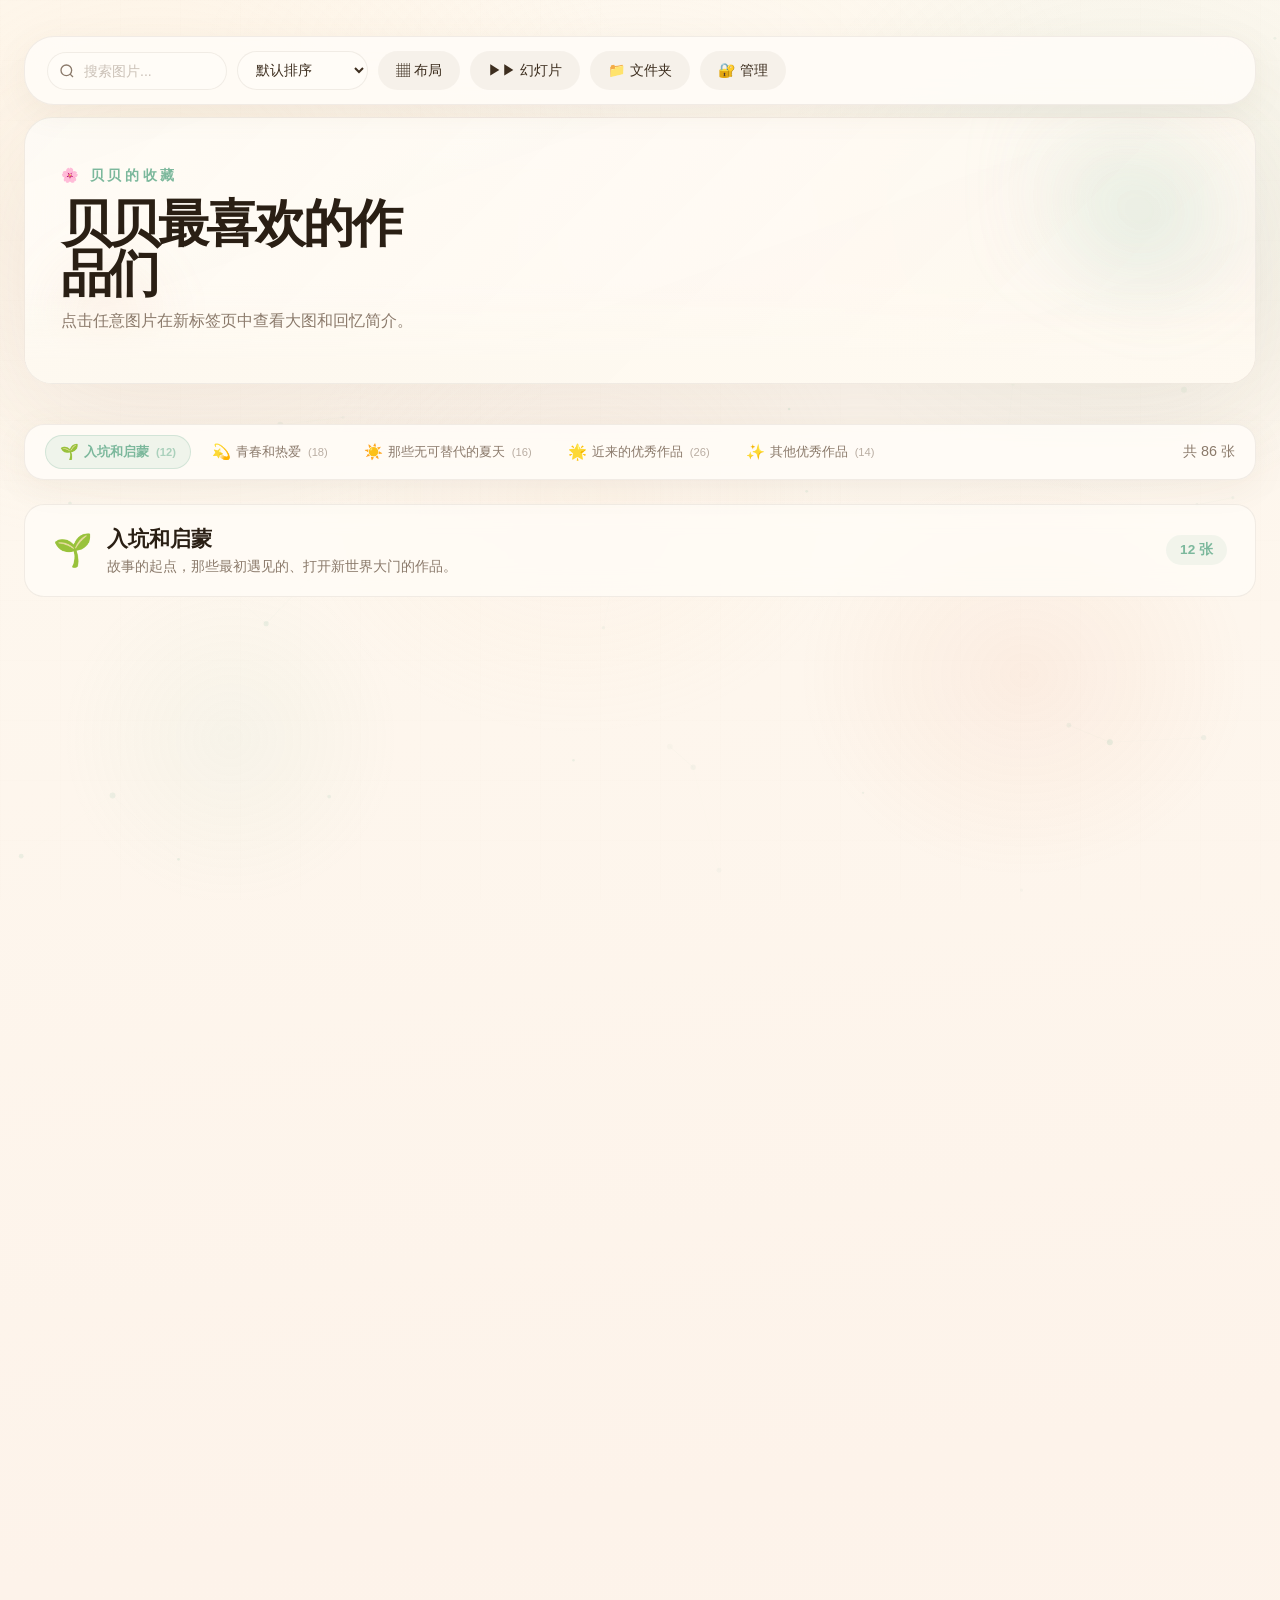
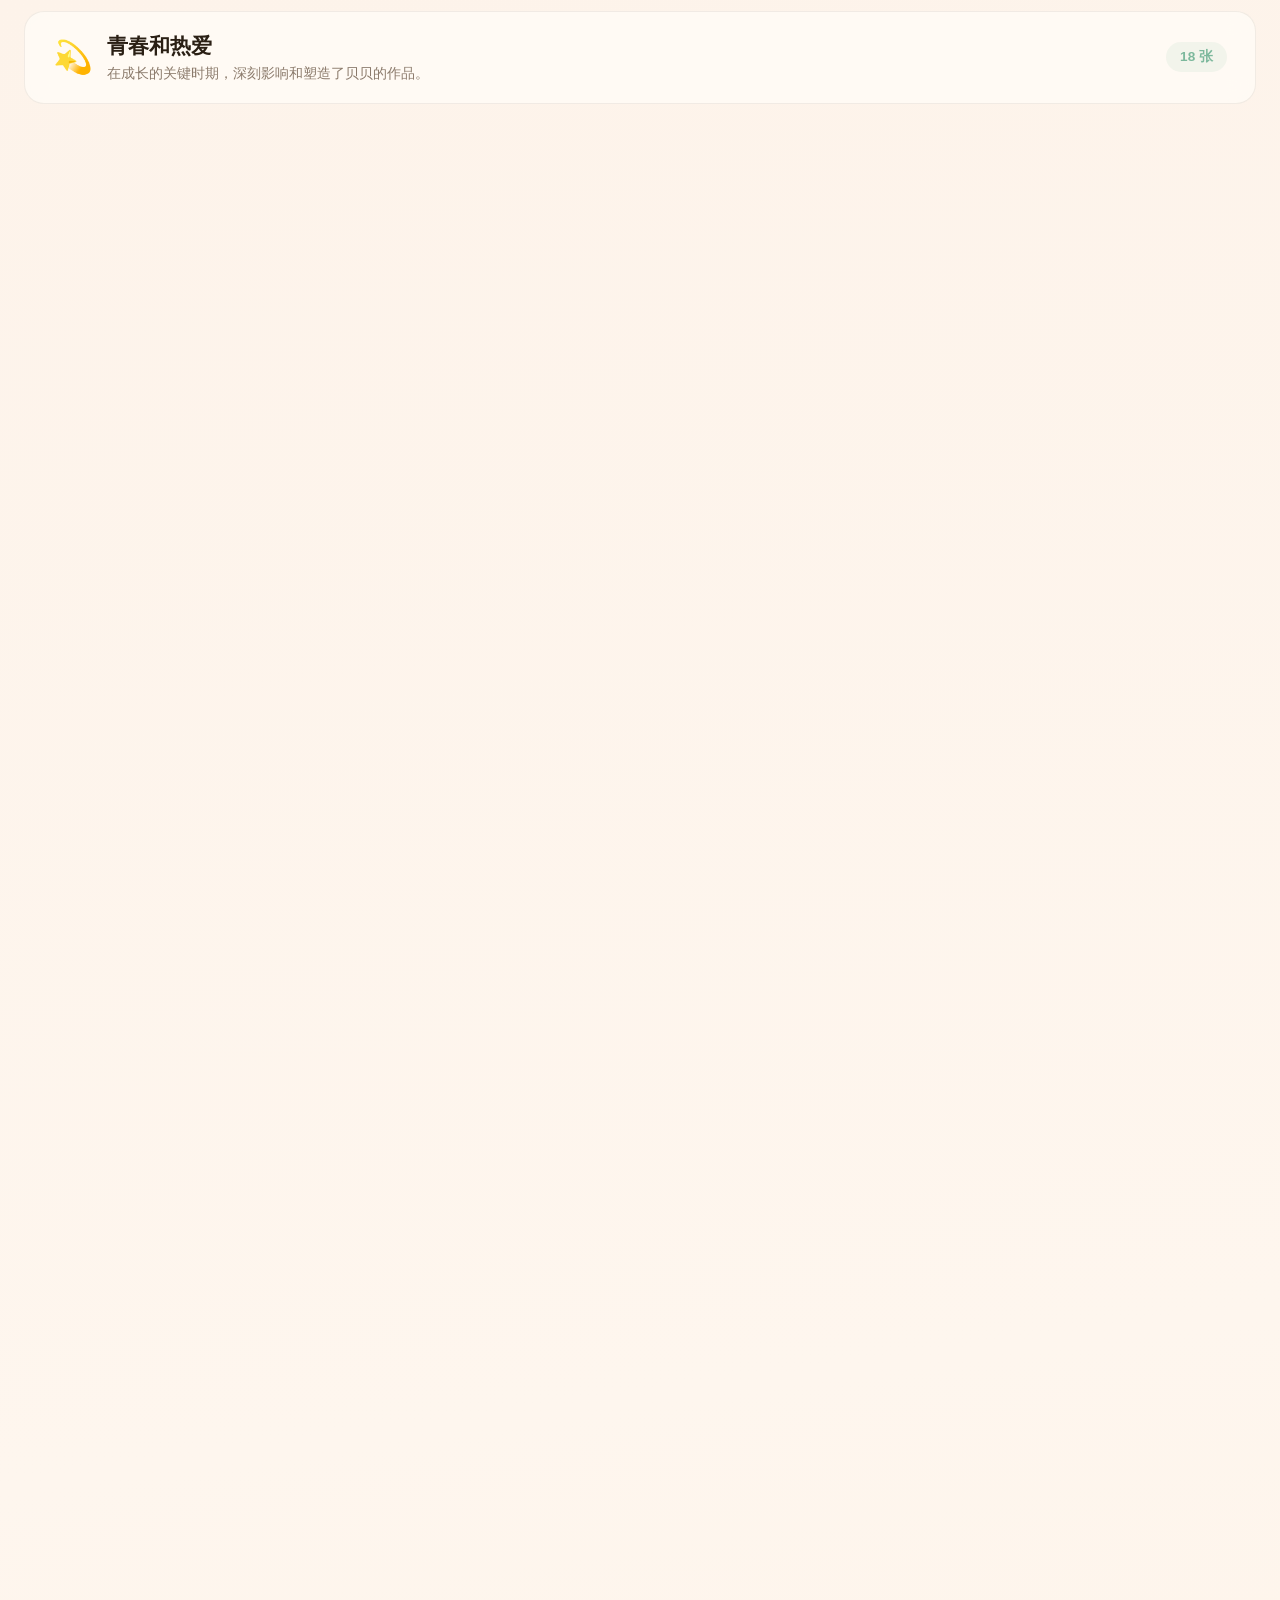
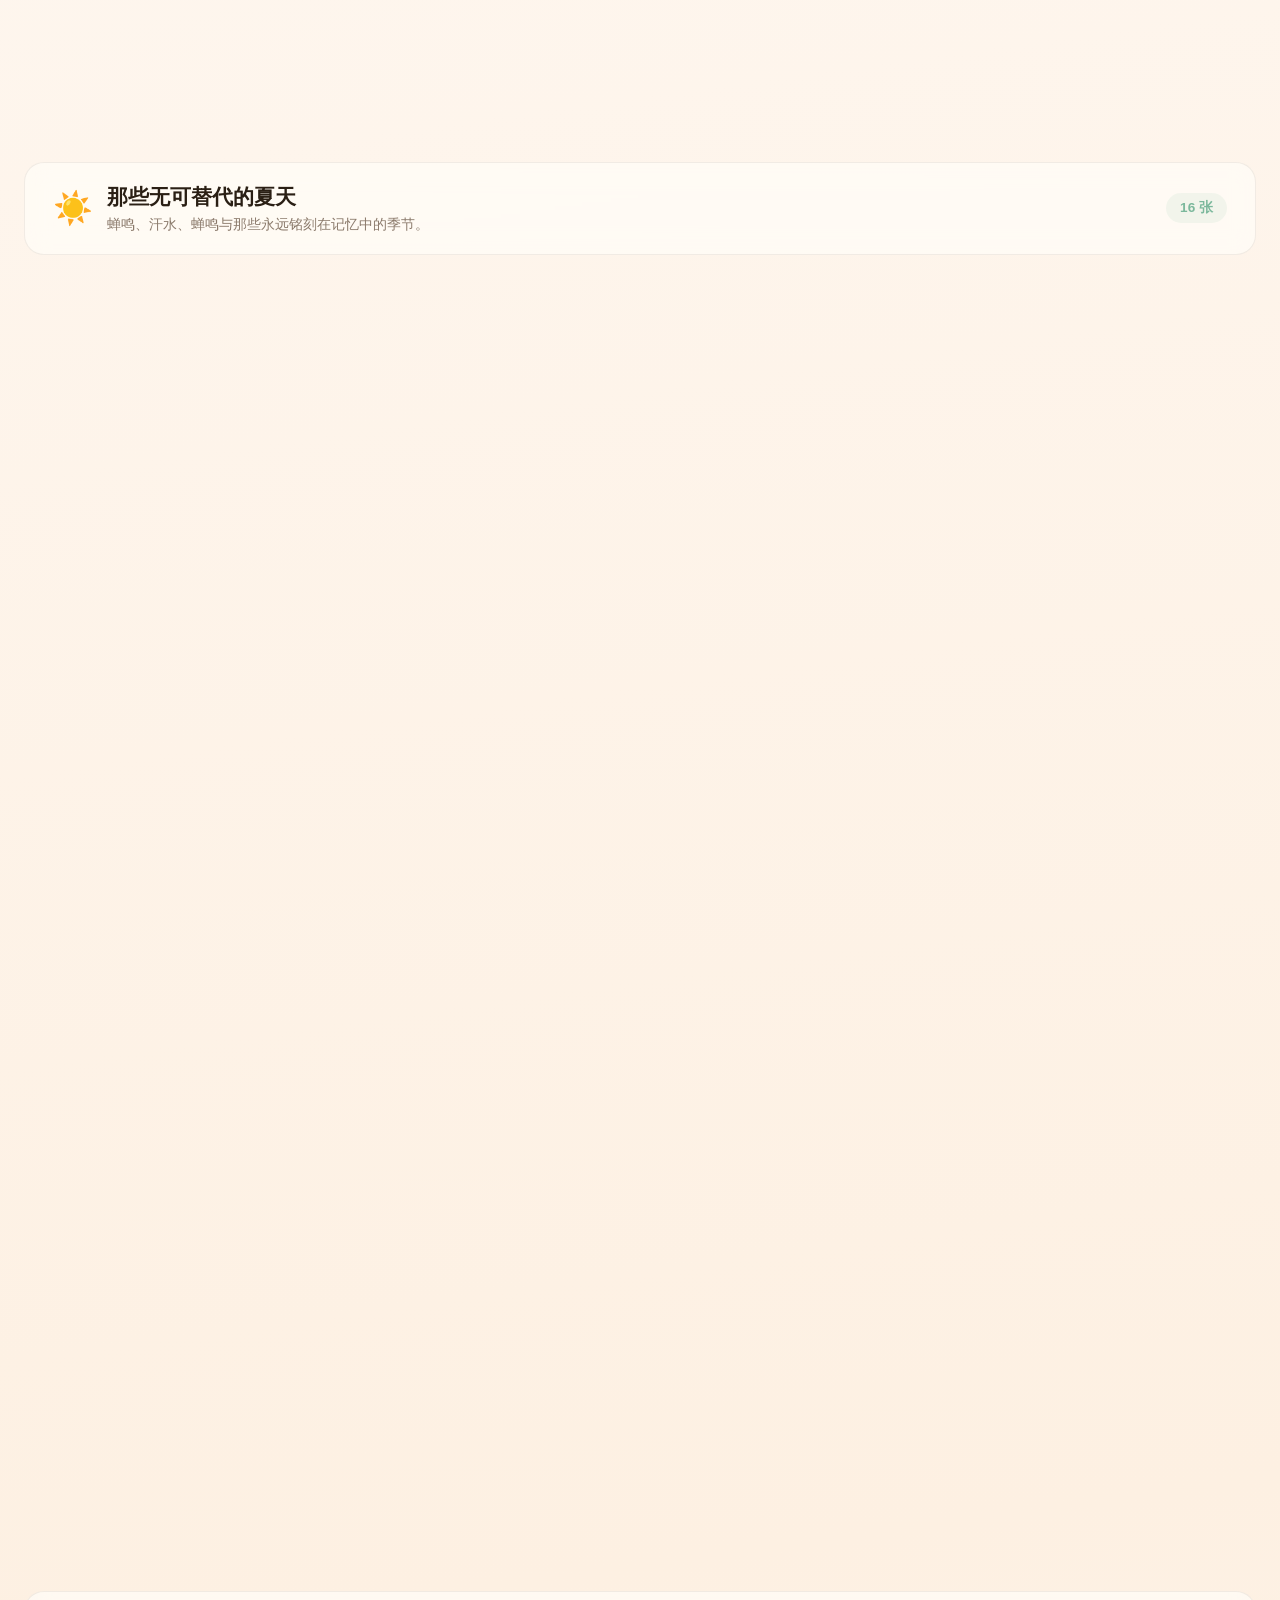
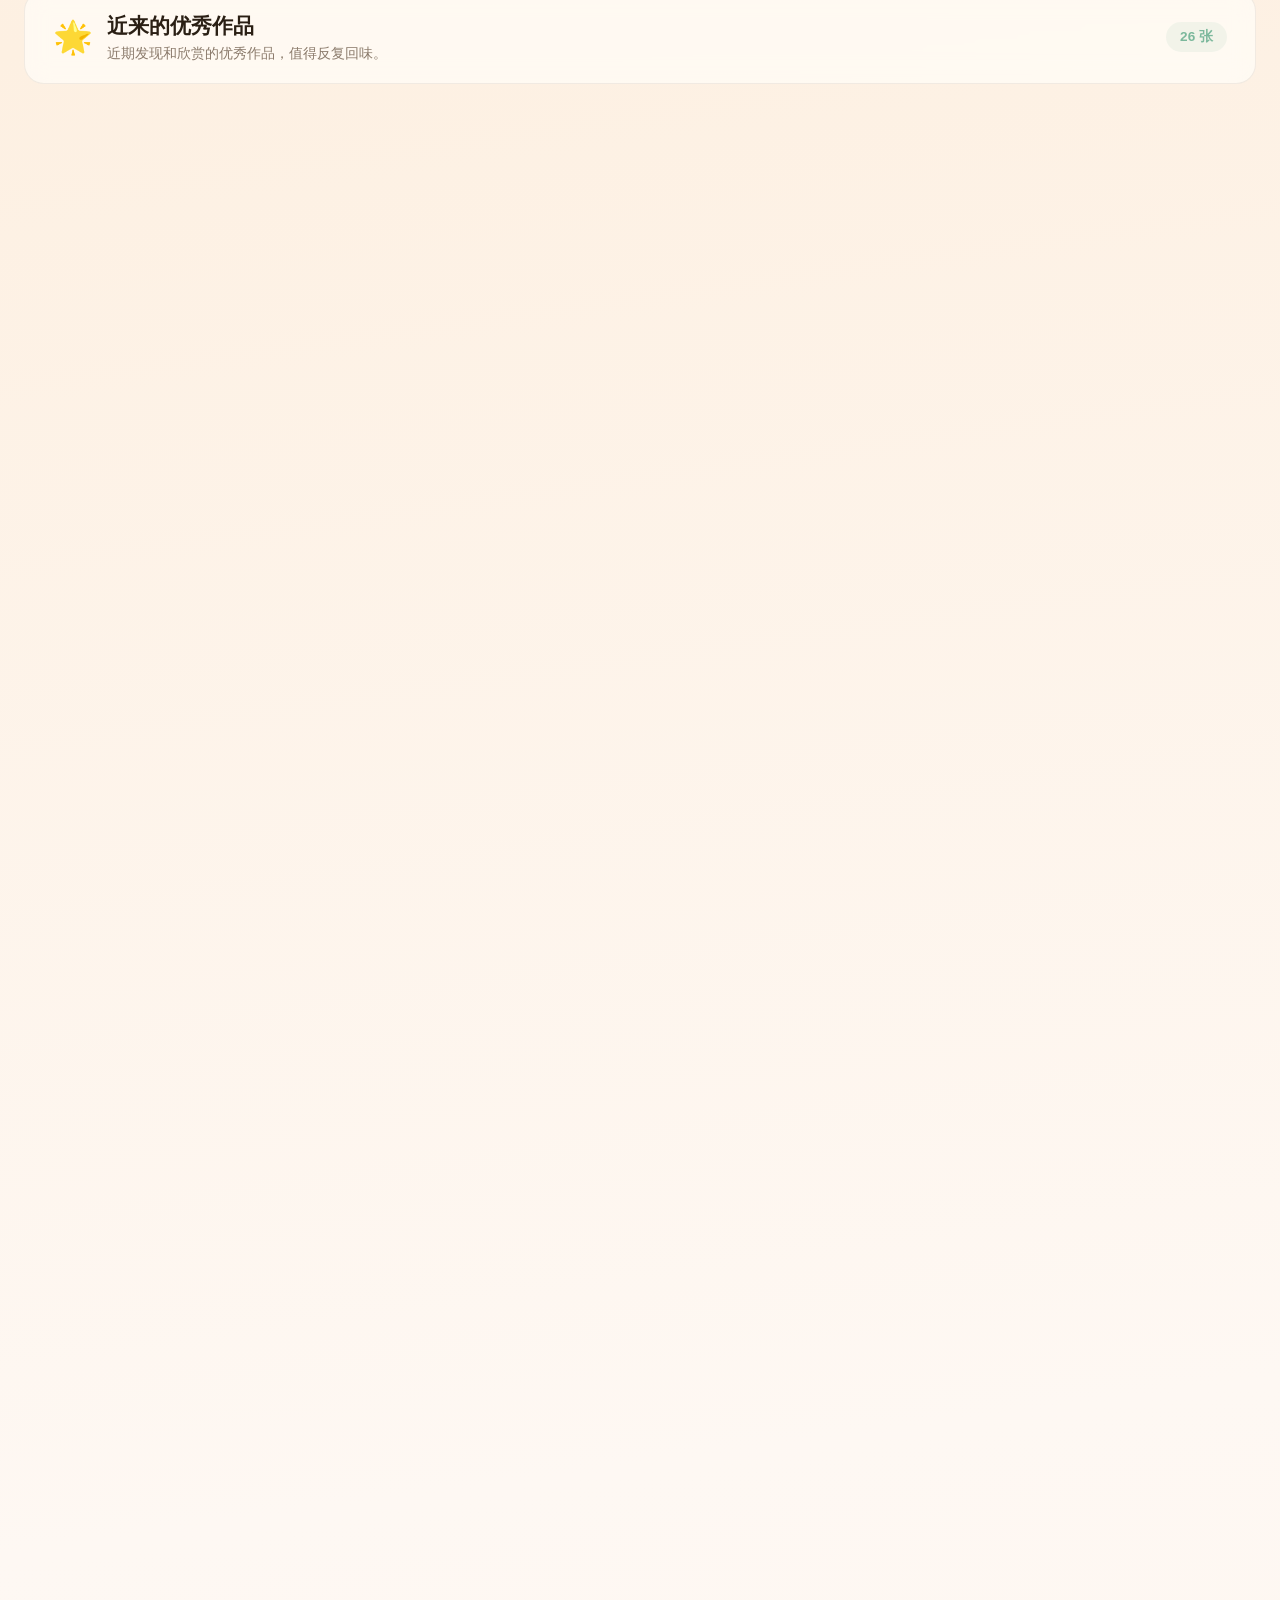
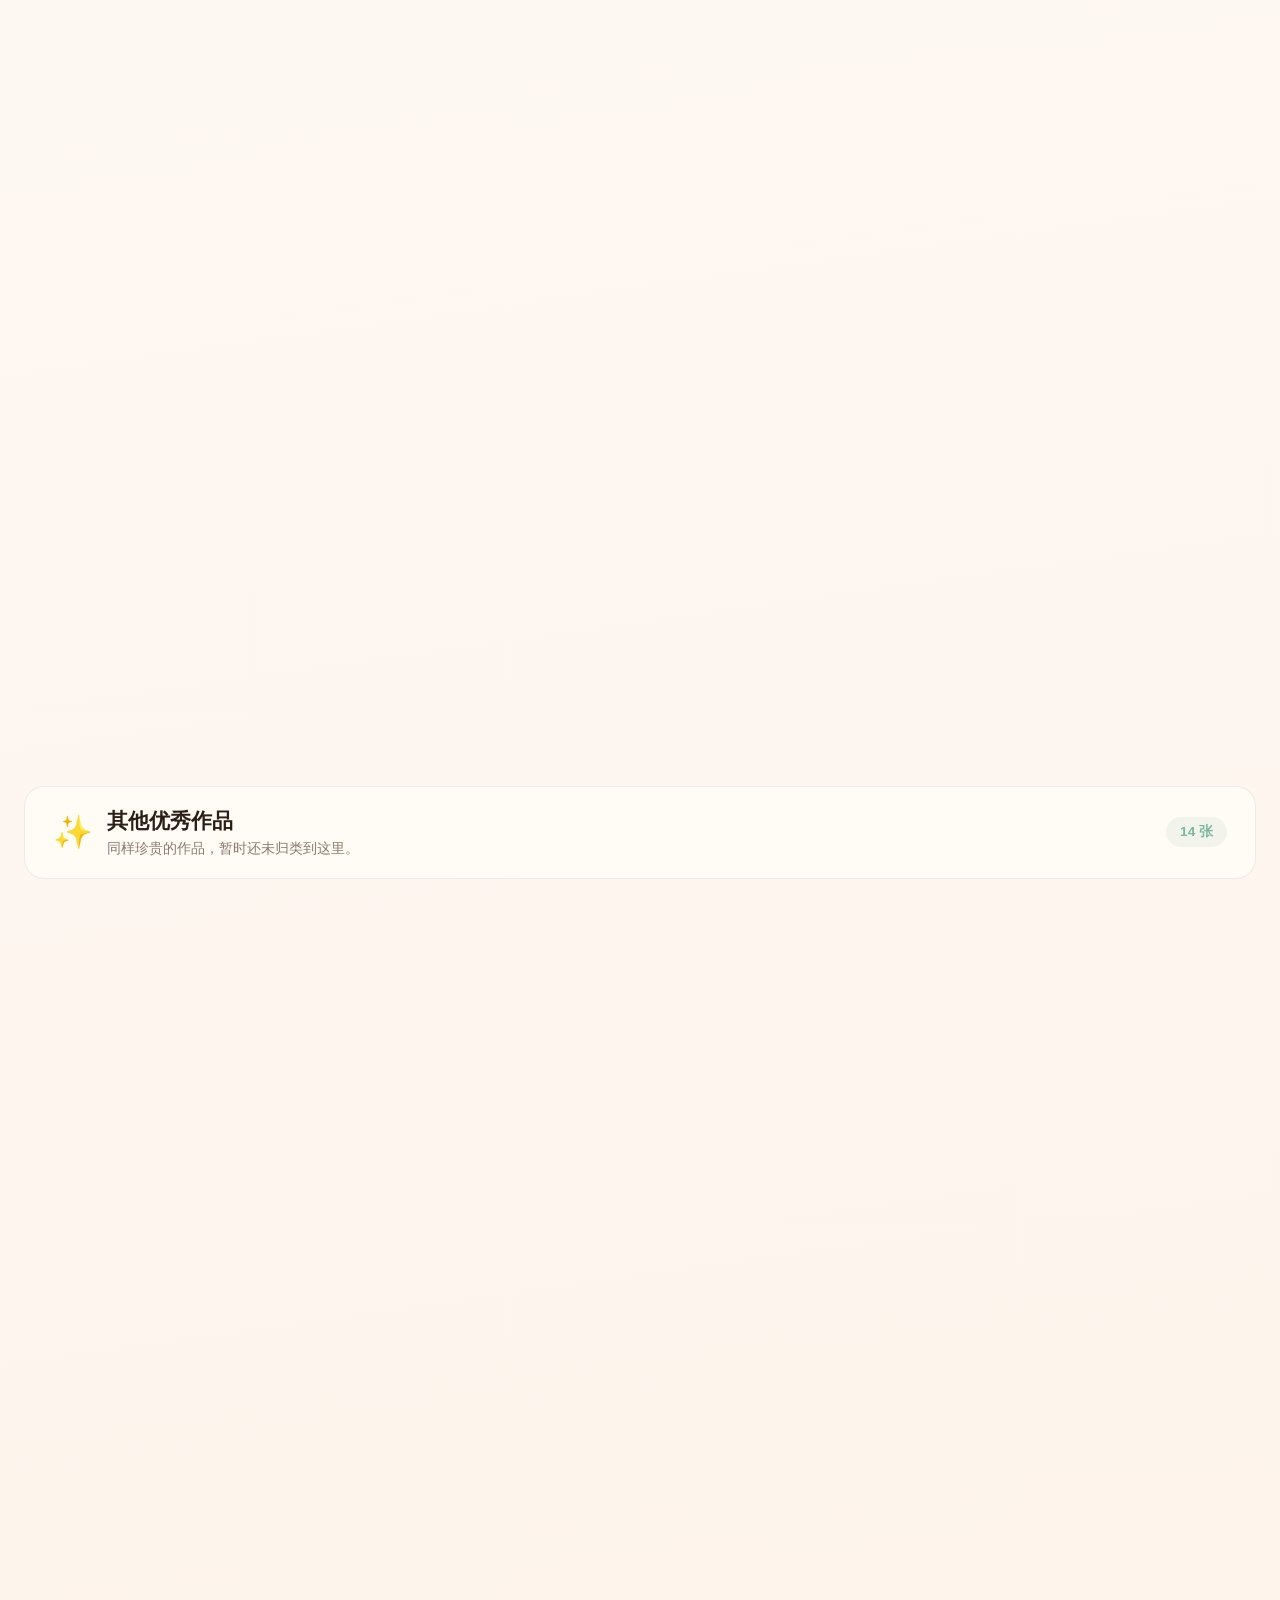
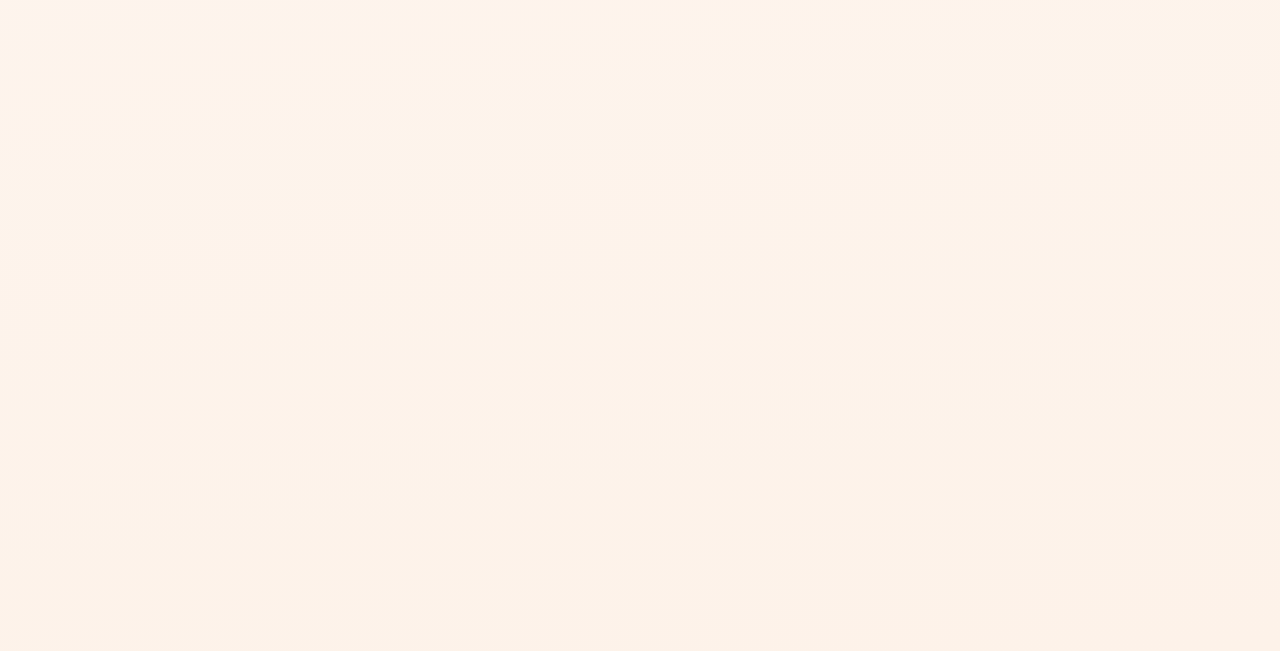
==== index.html @ 488cfcc5 "1.0" ====
<!DOCTYPE html>
<html lang="zh-CN">
<head>
  <meta charset="UTF-8">
  <meta name="viewport" content="width=device-width, initial-scale=1.0">
  <title>贝贝最喜欢的作品们</title>
  <meta name="description" content="贝贝的温暖收藏馆 - 每一张作品都有与我的故事">
  <link rel="stylesheet" href="styles.css">
</head>
<body>
  <div class="page-shell">
    <!-- 粒子背景画布 -->
    <canvas id="particleCanvas" class="particle-canvas"></canvas>
    <!-- 樱花飘落画布 -->
    <canvas id="sakuraCanvas" class="sakura-canvas"></canvas>

    <!-- 顶部工具栏 -->
    <div class="topbar">
      <div class="topbar-right">
        <div class="search-box">
          <svg class="search-icon" viewBox="0 0 24 24" fill="none" stroke="currentColor" stroke-width="2"><circle cx="11" cy="11" r="8"/><line x1="21" y1="21" x2="16.65" y2="16.65"/></svg>
          <input type="text" id="searchInput" class="search-input" placeholder="搜索图片..." autocomplete="off">
        </div>
        <select id="sortSelect" class="sort-select">
          <option value="default">默认排序</option>
          <option value="name-asc">名称 A → Z</option>
          <option value="name-desc">名称 Z → A</option>
          <option value="date-desc">日期 新 → 旧</option>
          <option value="date-asc">日期 旧 → 新</option>
        </select>
        <button id="layoutToggle" class="btn btn-secondary" title="切换布局">▦ 布局</button>
        <button id="slideshowButton" class="btn btn-secondary" title="幻灯片播放">▶▶ 幻灯片</button>
        <button id="folderButton" class="btn btn-secondary" title="选择图片文件夹">📁 文件夹</button>
        <button id="adminEntryBtn" class="btn btn-secondary" title="管理员登录">🔐 管理</button>
      </div>
    </div>

    <!-- 管理浮动栏（登入后显示） -->
    <div id="adminBar" class="admin-bar" style="display:none;">
      <div class="admin-bar-left">
        <span class="admin-bar-badge">🛡️ 管理模式</span>
        <span id="adminBarUser" class="admin-bar-user"></span>
      </div>
      <div class="admin-bar-center" id="adminMusicControls" style="display:none;">
        <button id="adminMusicPlayBtn" class="btn btn-sm" title="播放/暂停背景音乐">▶</button>
        <select id="adminMusicSelect" class="admin-music-select" title="选择背景音乐"></select>
        <input type="range" id="adminMusicVolume" class="admin-volume-slider" min="0" max="100" value="45" title="音量">
        <span id="adminMusicTrackInfo" class="admin-music-track-info">🎵 HOYO-MiX - I'm back, Kiana</span>
      </div>
      <div class="admin-bar-right">
        <span id="syncStatusBadge" class="sync-status-badge" style="display:none;" title="GitHub 同步状态"></span>
        <button id="adminSyncNowBtn" class="btn btn-secondary" title="立即同步到 GitHub" style="display:none;">🔄 同步</button>
        <button id="adminMusicMgmtBtn" class="btn btn-secondary" title="管理背景音乐">🎵 音乐管理</button>
        <button id="adminAddBtn" class="btn admin-add-btn" title="添加新作品">➕ 添加作品</button>
        <button id="adminLogoutBtn" class="btn btn-secondary" title="退出管理">🚪 退出</button>
      </div>
    </div>

    <!-- Hero -->
    <header class="hero-panel">
      <div class="hero-copy">
        <p class="eyebrow">🌸 贝贝的收藏</p>
        <h1>贝贝最喜欢的作品们</h1>
        <p class="hero-subtitle">点击任意图片在新标签页中查看大图和回忆简介。</p>
      </div>
      <div class="hero-wave"></div>
    </header>

    <!-- 分类导航栏 -->
    <nav class="category-nav" id="categoryNav">
      <ul class="category-nav-list" id="categoryNavList"></ul>
      <span id="imageCount" class="image-count"></span>
    </nav>

    <!-- 画廊主体 -->
    <main>
      <section class="gallery-section" id="gallerySection">
        <div id="galleryContainer"></div>
        <div id="emptyState" class="empty-state" style="display:none;">
          <p>没有找到匹配的图片，试试其他关键词吧 ✨</p>
        </div>
      </section>
    </main>
  </div>

  <!-- ===== 管理员登录弹窗 ===== -->
  <div id="loginModal" class="modal-overlay" aria-hidden="true">
    <div class="modal-panel modal-login">
      <button class="modal-close" id="loginModalClose" aria-label="关闭登录弹窗">✕</button>
      <div class="modal-icon">🔐</div>
      <h3 class="modal-title">管理员登录</h3>
      <p class="modal-desc">请输入管理员账号和密码以进入管理模式。</p>
      <form id="loginForm" class="modal-form" autocomplete="off">
        <label class="form-label">
          <span>账号</span>
          <input type="text" id="loginUsername" class="form-input" placeholder="请输入账号" autocomplete="off" maxlength="64">
        </label>
        <label class="form-label">
          <span>密码</span>
          <input type="password" id="loginPassword" class="form-input" placeholder="请输入密码" autocomplete="off" maxlength="128">
        </label>
        <p id="loginError" class="form-error" style="display:none;"></p>
        <button type="submit" class="btn form-submit">登 录</button>
      </form>
    </div>
  </div>

  <!-- ===== 编辑作品弹窗 ===== -->
  <div id="editModal" class="modal-overlay" aria-hidden="true">
    <div class="modal-panel modal-edit">
      <button class="modal-close" id="editModalClose" aria-label="关闭编辑弹窗">✕</button>
      <div class="modal-icon">✏️</div>
      <h3 class="modal-title">编辑作品信息</h3>
      <form id="editForm" class="modal-form">
        <input type="hidden" id="editFilename">
        <label class="form-label">
          <span>作品名称</span>
          <input type="text" id="editTitle" class="form-input" placeholder="输入作品名称" maxlength="200">
        </label>
        <label class="form-label">
          <span>回忆简介</span>
          <textarea id="editNote" class="form-textarea" rows="5" placeholder="写下你与这个作品的回忆..." maxlength="5000"></textarea>
        </label>
        <label class="form-label">
          <span>所属分类</span>
          <select id="editCategory" class="form-select"></select>
        </label>
        <p id="editSuccess" class="form-success" style="display:none;">✅ 已保存</p>
        <div class="form-actions">
          <button type="button" id="editDeleteBtn" class="btn form-delete-btn">🗑 删除此作品</button>
          <button type="submit" class="btn form-submit">💾 保存</button>
        </div>
      </form>
    </div>
  </div>

  <!-- ===== 添加作品弹窗 ===== -->
  <div id="addModal" class="modal-overlay" aria-hidden="true">
    <div class="modal-panel modal-add">
      <button class="modal-close" id="addModalClose" aria-label="关闭添加弹窗">✕</button>
      <div class="modal-icon">➕</div>
      <h3 class="modal-title">添加新作品</h3>
      <form id="addForm" class="modal-form">
        <label class="form-label">
          <span>选择图片文件</span>
          <input type="file" id="addImageFile" class="form-file" accept="image/*">
        </label>
        <label class="form-label">
          <span>或输入已存在的文件名</span>
          <input type="text" id="addFilename" class="form-input" placeholder="例如：20260605_151943.jpg" maxlength="512">
        </label>
        <label class="form-label">
          <span>作品名称</span>
          <input type="text" id="addTitle" class="form-input" placeholder="输入作品名称" maxlength="200">
        </label>
        <label class="form-label">
          <span>回忆简介</span>
          <textarea id="addNote" class="form-textarea" rows="4" placeholder="写下你与这个作品的回忆..." maxlength="5000"></textarea>
        </label>
        <label class="form-label">
          <span>所属分类</span>
          <select id="addCategory" class="form-select"></select>
        </label>
        <p id="addError" class="form-error" style="display:none;"></p>
        <p id="addSuccess" class="form-success" style="display:none;"></p>
        <button type="submit" class="btn form-submit">✅ 添加作品</button>
      </form>
    </div>
  </div>

  <!-- ===== 删除确认弹窗 ===== -->
  <div id="deleteConfirmModal" class="modal-overlay" aria-hidden="true">
    <div class="modal-panel modal-confirm">
      <div class="modal-icon">⚠️</div>
      <h3 class="modal-title">确认删除</h3>
      <p id="deleteConfirmText" class="modal-desc"></p>
      <div class="form-actions">
        <button id="deleteCancelBtn" class="btn btn-secondary">取消</button>
        <button id="deleteConfirmBtn" class="btn form-delete-btn">确认删除</button>
      </div>
    </div>
  </div>

  <!-- ===== 音乐管理弹窗 ===== -->
  <div id="musicMgmtModal" class="modal-overlay" aria-hidden="true">
    <div class="modal-panel modal-music">
      <button class="modal-close" id="musicMgmtClose" aria-label="关闭音乐管理">✕</button>
      <div class="modal-icon">🎵</div>
      <h3 class="modal-title">背景音乐管理</h3>
      <p class="modal-desc">添加或移除背景音乐曲目，支持 mp3 / flac / wav / ogg 格式。</p>

      <!-- 添加区域 -->
      <div class="music-mgmt-add-row">
        <input type="file" id="musicFileInput" class="form-file music-file-input" accept="audio/mp3,audio/mpeg,audio/flac,audio/wav,audio/ogg,audio/x-wav,.mp3,.flac,.wav,.ogg">
        <span class="music-mgmt-or">或</span>
        <input type="text" id="musicFilenameInput" class="form-input music-filename-input" placeholder="输入根目录下的音乐文件名…" maxlength="256">
        <button id="musicAddBtn" class="btn music-add-btn">➕ 添加</button>
      </div>
      <p id="musicAddError" class="form-error" style="display:none;"></p>

      <!-- 曲目列表 -->
      <div class="music-track-list-header">
        <span>📋 当前曲目列表</span>
        <span id="musicTrackCount" class="music-track-count"></span>
      </div>
      <div id="musicTrackList" class="music-track-list"></div>
    </div>
  </div>

  <!-- Lightbox 全屏弹窗 -->
  <div id="lightbox" class="lightbox" aria-hidden="true">
    <div class="lightbox-backdrop"></div>
    <div class="lightbox-content">
      <button id="lightboxClose" class="lightbox-close" title="关闭" aria-label="关闭灯箱">✕</button>
      <button id="lightboxPrev" class="lightbox-nav lightbox-prev" title="上一张" aria-label="上一张">‹</button>
      <button id="lightboxNext" class="lightbox-nav lightbox-next" title="下一张" aria-label="下一张">›</button>

      <div class="lightbox-image-area" id="lightboxImageArea">
        <img id="lightboxImage" src="" alt="" draggable="false" loading="lazy">
        <div class="lightbox-loader" id="lightboxLoader"></div>
      </div>

      <div class="lightbox-info-bar">
        <div class="lightbox-info-left">
          <span id="lightboxCounter" class="lightbox-counter"></span>
          <span id="lightboxTitle" class="lightbox-title"></span>
          <span id="lightboxCategoryBadge" class="lightbox-category-badge"></span>
        </div>
        <div class="lightbox-info-right">
          <button id="lightboxEditBtn" class="lightbox-action-btn lightbox-admin-only" title="编辑此作品" style="display:none;">✏️ 编辑</button>
          <button id="lightboxZoomIn" class="lightbox-action-btn" title="放大">🔍⁺</button>
          <button id="lightboxZoomOut" class="lightbox-action-btn" title="缩小">🔍⁻</button>
          <button id="lightboxZoomReset" class="lightbox-action-btn" title="重置">↺</button>
        </div>
      </div>

      <div class="lightbox-memory-panel" id="lightboxMemoryPanel">
        <div class="lightbox-memory-header">
          <h3 id="lightboxMemoryTitle">📝 贝贝的回忆</h3>
        </div>
        <p id="lightboxNote" class="lightbox-note-text"></p>
      </div>
    </div>
  </div>

  <!-- 幻灯片进度条 -->
  <div id="slideshowBar" class="slideshow-bar" style="display:none;">
    <div id="slideshowProgress" class="slideshow-progress"></div>
  </div>

  <input type="file" id="folderInput" webkitdirectory directory multiple accept="image/*" hidden>
  <audio id="audioPlayer" preload="metadata"></audio>
  <script src="manifest.js"></script>
  <script src="github-api.js"></script>
  <script src="script.js"></script>
</body>
</html>
---- styles.css ----
/* ===== CSS 变量 — 温暖明亮主题 ===== */
:root {
  color-scheme: light;
  --bg-start: #fef9f0;
  --bg-end: #fdf2e9;
  --surface: rgba(255, 252, 247, 0.92);
  --surface-strong: rgba(255, 248, 240, 0.96);
  --text: #3d2e1f;
  --text-heading: #2a1f14;
  --muted: #8b7a6b;
  --accent: #7cb89c;
  --accent-strong: #e8986e;
  --accent-green-light: #a8d8b9;
  --danger: #e07070;
  --success: #6aab7c;
  --shadow: 0 28px 120px rgba(139, 122, 107, 0.12);
  --shadow-sm: 0 8px 32px rgba(139, 122, 107, 0.08);
  --radius: 28px;
  --radius-sm: 16px;
  --border-light: rgba(139, 122, 107, 0.12);
  --border-strong: rgba(139, 122, 107, 0.2);
}

/* ===== Reset ===== */
*, *::before, *::after {
  box-sizing: border-box;
  margin: 0;
  padding: 0;
}

html, body {
  min-height: 100%;
  font-family: "Inter", "Segoe UI", "PingFang SC", "Microsoft YaHei", Roboto, sans-serif;
  background:
    /* 主渐变 — 温暖奶油到蜜桃 */
    linear-gradient(172deg, #fef9f0 0%, #fdf3ea 18%, #fef6ee 35%, #fdf0e2 55%, #fef8f3 72%, #fdf2e9 100%);
  color: var(--text);
  -webkit-font-smoothing: antialiased;
  -moz-osx-font-smoothing: grayscale;
  scroll-behavior: smooth;
}

/* 多层柔和光晕 — 模拟自然光照 */
body::before {
  content: "";
  position: fixed;
  inset: 0;
  background:
    /* 左上角 — 暖阳 */
    radial-gradient(ellipse 900px 700px at 12% 18%, rgba(255, 220, 180, 0.18), transparent 55%),
    /* 右上角 — 绿色光晕 */
    radial-gradient(ellipse 700px 600px at 88% 22%, rgba(124, 184, 156, 0.10), transparent 50%),
    /* 中间偏左 — 柔和暖光 */
    radial-gradient(ellipse 600px 500px at 45% 55%, rgba(255, 228, 200, 0.12), transparent 48%),
    /* 右下角 — 珊瑚暖色 */
    radial-gradient(ellipse 500px 450px at 80% 75%, rgba(232, 152, 110, 0.09), transparent 45%),
    /* 左下角 — 淡绿 */
    radial-gradient(ellipse 400px 400px at 18% 82%, rgba(168, 216, 185, 0.08), transparent 42%),
    /* 顶部中央 — 微光 */
    radial-gradient(ellipse 800px 300px at 50% 5%, rgba(255, 240, 220, 0.10), transparent 55%);
  pointer-events: none;
  z-index: 0;
}

/* 细微纹理叠加 — 柔和的噪点感 */
body::after {
  content: "";
  position: fixed;
  inset: 0;
  background-image:
    /* 柔和网格 */
    linear-gradient(rgba(139, 122, 107, 0.015) 1px, transparent 1px),
    linear-gradient(90deg, rgba(139, 122, 107, 0.015) 1px, transparent 1px);
  background-size: 60px 60px;
  pointer-events: none;
  z-index: 0;
  opacity: 0.6;
}

/* ===== Page Shell ===== */
.page-shell {
  position: relative;
  overflow: hidden;
  min-height: 100vh;
  padding: 24px;
}

/* ===== Particle Canvas ===== */
.particle-canvas {
  position: fixed;
  inset: 0;
  z-index: 0;
  pointer-events: none;
}

/* ===== Sakura Canvas ===== */
.sakura-canvas {
  position: fixed;
  inset: 0;
  z-index: 0;
  pointer-events: none;
}

/* ===== Top Bar ===== */
.topbar {
  position: sticky;
  top: 12px;
  z-index: 10;
  display: flex;
  justify-content: space-between;
  align-items: center;
  gap: 16px;
  flex-wrap: wrap;
  padding: 14px 22px;
  margin-bottom: 24px;
  border-radius: 30px;
  background: rgba(255, 252, 247, 0.88);
  border: 1px solid var(--border-light);
  box-shadow: var(--shadow-sm);
  backdrop-filter: blur(22px);
  -webkit-backdrop-filter: blur(22px);
}

.topbar-right {
  display: flex;
  flex-wrap: wrap;
  gap: 10px;
  align-items: center;
}

/* ===== Buttons ===== */
.btn {
  padding: 10px 18px;
  border-radius: 999px;
  border: none;
  background: linear-gradient(135deg, #7cb89c, #8fbc8f);
  color: #fff;
  font-weight: 700;
  font-size: 0.88rem;
  cursor: pointer;
  transition: transform 0.2s ease, box-shadow 0.2s ease, opacity 0.2s ease;
  white-space: nowrap;
  user-select: none;
}

.btn:hover {
  transform: translateY(-2px);
  box-shadow: 0 14px 30px rgba(124, 184, 156, 0.3);
}

.btn:active {
  transform: translateY(0);
}

.btn:focus-visible {
  outline: 2px solid var(--accent);
  outline-offset: 2px;
}

.btn-secondary {
  background: rgba(139, 122, 107, 0.08);
  color: var(--text);
  font-weight: 500;
}

.btn-secondary:hover {
  background: rgba(139, 122, 107, 0.15);
  box-shadow: 0 8px 22px rgba(139, 122, 107, 0.08);
}

.btn.slideshow-active {
  background: linear-gradient(135deg, #e8986e, #d4956b);
  color: #fff;
  animation: pulse-btn 1.8s ease-in-out infinite;
}

@keyframes pulse-btn {
  0%, 100% { box-shadow: 0 8px 22px rgba(232, 152, 110, 0.3); }
  50% { box-shadow: 0 14px 36px rgba(232, 152, 110, 0.55); }
}

/* ===== Admin Music Controls (管理员音乐控制) ===== */
.admin-bar-center {
  display: flex;
  flex-wrap: wrap;
  gap: 10px;
  align-items: center;
  flex: 1;
  justify-content: center;
}

.admin-volume-slider {
  width: 80px;
  height: 6px;
  -webkit-appearance: none;
  appearance: none;
  background: rgba(139, 122, 107, 0.12);
  border-radius: 3px;
  outline: none;
  cursor: pointer;
}

.admin-volume-slider::-webkit-slider-thumb {
  -webkit-appearance: none;
  appearance: none;
  width: 16px;
  height: 16px;
  border-radius: 50%;
  background: var(--accent);
  border: 2px solid #fff;
  box-shadow: 0 2px 8px rgba(124, 184, 156, 0.3);
  cursor: pointer;
  transition: transform 0.15s ease;
}

.admin-volume-slider::-webkit-slider-thumb:hover {
  transform: scale(1.15);
}

.admin-volume-slider::-moz-range-thumb {
  width: 16px;
  height: 16px;
  border-radius: 50%;
  background: var(--accent);
  border: 2px solid #fff;
  box-shadow: 0 2px 8px rgba(124, 184, 156, 0.3);
  cursor: pointer;
}

.admin-music-track-info {
  font-size: 0.82rem;
  color: var(--muted);
  max-width: 220px;
  white-space: nowrap;
  overflow: hidden;
  text-overflow: ellipsis;
}

.btn-sm {
  padding: 7px 12px;
  font-size: 0.82rem;
}

.admin-music-select {
  padding: 6px 10px;
  border: 1px solid var(--border-light);
  border-radius: 999px;
  background: rgba(255, 252, 247, 0.9);
  color: var(--text);
  font-size: 0.8rem;
  outline: none;
  cursor: pointer;
  max-width: 200px;
  font-family: inherit;
}

.admin-music-select:focus-visible {
  border-color: var(--accent);
  box-shadow: 0 0 0 3px rgba(124, 184, 156, 0.12);
}

/* Music Management Modal */
.modal-music {
  max-width: 600px;
}

.music-mgmt-add-row {
  display: flex;
  flex-wrap: wrap;
  gap: 8px;
  align-items: center;
  margin-bottom: 4px;
}

.music-file-input {
  flex: 0 0 auto;
  max-width: 180px;
  font-size: 0.78rem;
}

.music-filename-input {
  flex: 1;
  min-width: 140px;
  font-size: 0.85rem;
}

.music-mgmt-or {
  color: var(--muted);
  font-size: 0.8rem;
  flex-shrink: 0;
}

.music-add-btn {
  flex-shrink: 0;
  padding: 10px 16px;
  font-size: 0.85rem;
}

.music-track-list-header {
  display: flex;
  justify-content: space-between;
  align-items: center;
  padding: 12px 0 6px;
  font-size: 0.85rem;
  font-weight: 600;
  color: var(--muted);
}

.music-track-count {
  font-size: 0.78rem;
  color: var(--muted);
  opacity: 0.7;
}

.music-track-list {
  display: flex;
  flex-direction: column;
  gap: 6px;
  max-height: 320px;
  overflow-y: auto;
  padding-right: 4px;
}

.music-track-item {
  display: flex;
  align-items: center;
  gap: 10px;
  padding: 10px 14px;
  border-radius: 12px;
  background: rgba(255, 250, 244, 0.7);
  border: 1px solid var(--border-light);
  transition: background 0.15s ease, border-color 0.15s ease;
}

.music-track-item:hover {
  background: rgba(255, 248, 240, 0.9);
  border-color: var(--border-strong);
}

.music-track-item.active {
  background: rgba(124, 184, 156, 0.08);
  border-color: rgba(124, 184, 156, 0.3);
}

.music-track-item-icon {
  font-size: 1.2rem;
  flex-shrink: 0;
}

.music-track-item-name {
  flex: 1;
  font-size: 0.88rem;
  color: var(--text);
  white-space: nowrap;
  overflow: hidden;
  text-overflow: ellipsis;
  min-width: 0;
}

.music-track-item-badge {
  font-size: 0.68rem;
  padding: 2px 8px;
  border-radius: 999px;
  background: rgba(124, 184, 156, 0.12);
  color: var(--accent);
  font-weight: 500;
  flex-shrink: 0;
}

.music-track-item-actions {
  display: flex;
  gap: 4px;
  flex-shrink: 0;
}

.music-track-item-btn {
  width: 28px;
  height: 28px;
  border-radius: 50%;
  border: 1px solid var(--border-light);
  background: rgba(255, 248, 240, 0.9);
  color: var(--text);
  font-size: 0.75rem;
  cursor: pointer;
  display: flex;
  align-items: center;
  justify-content: center;
  transition: background 0.15s ease, transform 0.15s ease;
  line-height: 1;
}

.music-track-item-btn:hover {
  transform: scale(1.1);
}

.music-track-item-btn.play-btn:hover {
  background: rgba(124, 184, 156, 0.2);
  border-color: var(--accent);
}

.music-track-item-btn.delete-btn:hover {
  background: rgba(224, 112, 112, 0.2);
  border-color: var(--danger);
}

@media (max-width: 600px) {
  .music-mgmt-add-row {
    flex-direction: column;
    align-items: stretch;
  }

  .music-file-input {
    max-width: 100%;
  }

  .music-mgmt-or {
    text-align: center;
  }

  .music-track-item-name {
    font-size: 0.8rem;
  }
}

/* Admin Bar */
.admin-bar {
  position: sticky;
  top: 90px;
  z-index: 9;
  display: flex;
  justify-content: space-between;
  align-items: center;
  gap: 14px;
  flex-wrap: wrap;
  padding: 12px 22px;
  margin-bottom: 20px;
  border-radius: 20px;
  background: rgba(232, 152, 110, 0.08);
  border: 1px solid rgba(232, 152, 110, 0.18);
  box-shadow: 0 8px 32px rgba(232, 152, 110, 0.06);
  backdrop-filter: blur(16px);
  -webkit-backdrop-filter: blur(16px);
  animation: adminBarIn 0.4s ease;
}

@keyframes adminBarIn {
  from { opacity: 0; transform: translateY(-12px); }
  to   { opacity: 1; transform: translateY(0); }
}

.admin-bar-left,
.admin-bar-right {
  display: flex;
  flex-wrap: wrap;
  gap: 12px;
  align-items: center;
}

.admin-bar-badge {
  padding: 6px 14px;
  border-radius: 999px;
  background: rgba(232, 152, 110, 0.15);
  border: 1px solid rgba(232, 152, 110, 0.25);
  color: var(--accent-strong);
  font-weight: 700;
  font-size: 0.85rem;
  letter-spacing: 0.04em;
}

.admin-bar-user {
  color: var(--muted);
  font-size: 0.85rem;
}

.admin-add-btn {
  background: linear-gradient(135deg, #6aab7c, #7cb89c) !important;
  color: #fff !important;
}

/* ===== Search & Sort ===== */
.search-box {
  position: relative;
  display: flex;
  align-items: center;
}

.search-icon {
  position: absolute;
  left: 12px;
  width: 16px;
  height: 16px;
  color: var(--muted);
  pointer-events: none;
}

.search-input {
  width: 180px;
  padding: 10px 14px 10px 36px;
  border: 1px solid var(--border-light);
  border-radius: 999px;
  background: rgba(255, 252, 247, 0.9);
  color: var(--text);
  font-size: 0.88rem;
  outline: none;
  transition: border-color 0.2s ease, width 0.3s ease, box-shadow 0.2s ease;
}

.search-input:focus {
  border-color: var(--accent);
  width: 220px;
  box-shadow: 0 0 0 3px rgba(124, 184, 156, 0.12);
}

.search-input::placeholder {
  color: rgba(139, 122, 107, 0.45);
}

.sort-select {
  padding: 10px 14px;
  border: 1px solid var(--border-light);
  border-radius: 999px;
  background: rgba(255, 252, 247, 0.9);
  color: var(--text);
  font-size: 0.85rem;
  outline: none;
  cursor: pointer;
  min-width: 100px;
}

.sort-select:focus-visible {
  border-color: var(--accent);
  box-shadow: 0 0 0 3px rgba(124, 184, 156, 0.12);
}

.sort-select option {
  background: #fffbf5;
  color: var(--text);
}

/* ===== Hero ===== */
.hero-panel {
  position: relative;
  z-index: 1;
  margin: 0 auto 40px;
  max-width: 1320px;
  padding: 48px 36px;
  border-radius: var(--radius);
  background:
    linear-gradient(135deg, rgba(255,252,247,0.88), rgba(255,248,240,0.82)),
    linear-gradient(160deg, rgba(168,216,185,0.06) 0%, transparent 40%, rgba(232,152,110,0.05) 100%);
  border: 1px solid var(--border-light);
  box-shadow: var(--shadow);
  backdrop-filter: blur(22px);
  -webkit-backdrop-filter: blur(22px);
  overflow: hidden;
}

/* 装饰光球 — 右上 */
.hero-panel::after {
  content: "";
  position: absolute;
  width: 320px;
  height: 320px;
  top: -60px;
  right: -60px;
  background:
    radial-gradient(circle, rgba(124, 184, 156, 0.14), transparent 55%),
    radial-gradient(circle at 30% 40%, rgba(168, 216, 185, 0.08), transparent 45%);
  filter: blur(22px);
  pointer-events: none;
}

/* 装饰光球 — 左下 */
.hero-panel::before {
  content: "";
  position: absolute;
  width: 220px;
  height: 220px;
  bottom: -40px;
  left: -30px;
  background: radial-gradient(circle, rgba(232, 152, 110, 0.10), transparent 55%);
  filter: blur(18px);
  pointer-events: none;
}

.hero-copy {
  position: relative;
  z-index: 1;
}

.eyebrow {
  margin-bottom: 14px;
  display: inline-block;
  letter-spacing: 0.25em;
  text-transform: uppercase;
  color: var(--accent);
  font-size: 0.88rem;
  font-weight: 600;
}

h1 {
  font-size: clamp(2.4rem, 4vw, 4.6rem);
  line-height: 0.98;
  letter-spacing: -0.05em;
  max-width: 12ch;
  margin-bottom: 8px;
  color: var(--text-heading);
  font-weight: 800;
}

.hero-subtitle {
  max-width: 720px;
  line-height: 1.72;
  color: var(--muted);
  font-size: 1rem;
}

.hero-wave {
  position: absolute;
  bottom: -40px;
  left: 0;
  width: 100%;
  height: 140px;
  background: linear-gradient(180deg, transparent, rgba(254, 249, 240, 0.96) 55%);
  pointer-events: none;
}

/* ===== Main Content ===== */
main {
  position: relative;
  z-index: 1;
  max-width: 1320px;
  margin: 0 auto;
}

/* ===== Section Headers ===== */
.section-header {
  display: flex;
  flex-wrap: wrap;
  gap: 14px;
  align-items: center;
  margin-bottom: 24px;
}

.section-label {
  display: inline-flex;
  align-items: center;
  padding: 8px 14px;
  border-radius: 999px;
  background: rgba(124, 184, 156, 0.12);
  color: var(--accent);
  font-size: 0.9rem;
  font-weight: 600;
}

h2 {
  font-size: clamp(1.7rem, 2.8vw, 2.4rem);
  color: var(--text-heading);
}

.image-count {
  margin-left: auto;
  color: var(--muted);
  font-size: 0.9rem;
}

/* ===== Category Section ===== */
.category-section {
  margin-bottom: 48px;
}

.category-header {
  position: relative;
  display: flex;
  align-items: center;
  gap: 14px;
  margin-bottom: 22px;
  padding: 20px 28px;
  border-radius: 20px;
  background: rgba(255, 252, 247, 0.75);
  border: 1px solid var(--border-light);
  backdrop-filter: blur(12px);
  -webkit-backdrop-filter: blur(12px);
}

.category-header-icon {
  font-size: 2rem;
  flex-shrink: 0;
}

.category-header-text h3 {
  margin: 0;
  font-size: 1.3rem;
  font-weight: 700;
  color: var(--text-heading);
}

.category-header-text p {
  margin: 4px 0 0;
  color: var(--muted);
  font-size: 0.88rem;
}

.category-header-count {
  margin-left: auto;
  padding: 6px 14px;
  border-radius: 999px;
  background: rgba(124, 184, 156, 0.1);
  color: var(--accent);
  font-size: 0.85rem;
  font-weight: 600;
  white-space: nowrap;
}

.category-empty {
  text-align: center;
  padding: 30px 20px;
  color: var(--muted);
  font-size: 0.9rem;
  font-style: italic;
}

/* 空分类占位卡片 */
.category-empty-card {
  display: flex;
  flex-direction: column;
  align-items: center;
  justify-content: center;
  gap: 8px;
  padding: 40px 24px;
  border-radius: 20px;
  background: rgba(255, 252, 247, 0.55);
  border: 1px dashed var(--border-light);
  transition: border-color 0.3s ease, background 0.3s ease;
}

.category-empty-card:hover {
  border-color: var(--border-strong);
  background: rgba(255, 252, 247, 0.75);
}

.category-empty-icon {
  font-size: 2.5rem;
  opacity: 0.45;
}

.category-empty-text {
  color: var(--muted);
  font-size: 0.95rem;
  font-weight: 500;
}

.category-empty-hint {
  color: var(--muted);
  font-size: 0.8rem;
  opacity: 0.55;
}

/* ===== Category Navigation ===== */
.category-nav {
  position: sticky;
  top: 82px;
  z-index: 8;
  display: flex;
  align-items: center;
  justify-content: space-between;
  gap: 12px;
  max-width: 1320px;
  margin: 0 auto 24px;
  padding: 10px 20px;
  border-radius: 20px;
  background: rgba(255, 252, 247, 0.88);
  border: 1px solid var(--border-light);
  box-shadow: var(--shadow-sm);
  backdrop-filter: blur(16px);
  -webkit-backdrop-filter: blur(16px);
}

.category-nav-list {
  display: flex;
  flex-wrap: wrap;
  gap: 6px;
  list-style: none;
  margin: 0;
  padding: 0;
}

.category-nav-link {
  display: inline-flex;
  align-items: center;
  gap: 5px;
  padding: 7px 14px;
  border-radius: 999px;
  border: 1px solid transparent;
  background: transparent;
  color: var(--muted);
  font-size: 0.82rem;
  font-weight: 500;
  cursor: pointer;
  text-decoration: none;
  white-space: nowrap;
  transition: all 0.2s ease;
  font-family: inherit;
}

.category-nav-link:hover {
  background: rgba(124, 184, 156, 0.08);
  color: var(--accent);
  border-color: rgba(124, 184, 156, 0.2);
}

.category-nav-link.active {
  background: rgba(124, 184, 156, 0.12);
  color: var(--accent);
  border-color: rgba(124, 184, 156, 0.25);
  font-weight: 600;
}

.category-nav-link .nav-icon {
  font-size: 0.95rem;
}

.category-nav-link .nav-count {
  font-size: 0.7rem;
  opacity: 0.6;
  margin-left: 2px;
}

@media (max-width: 800px) {
  .category-nav {
    top: 74px;
    padding: 8px 12px;
    border-radius: 16px;
  }

  .category-nav-link {
    padding: 5px 10px;
    font-size: 0.75rem;
  }

  .category-nav-link .nav-icon {
    font-size: 0.8rem;
  }
}

@media (max-width: 480px) {
  .category-nav {
    top: 68px;
    padding: 6px 10px;
    border-radius: 14px;
  }

  .category-nav-list {
    gap: 4px;
  }

  .category-nav-link {
    padding: 4px 8px;
    font-size: 0.72rem;
  }
}

/* ===== Gallery Grid ===== */
.gallery-section {
  margin-bottom: 60px;
  width: 100%;
}

.gallery-grid {
  display: grid;
  grid-template-columns: repeat(auto-fill, minmax(280px, 1fr));
  gap: 22px;
  justify-items: stretch;
}

.gallery-grid.waterfall {
  grid-template-columns: repeat(auto-fill, minmax(280px, 1fr));
  gap: 20px;
  align-items: start;
}

.gallery-grid.waterfall .gallery-card {
  min-height: 0;
}

/* ===== Gallery Card ===== */
.gallery-card {
  position: relative;
  min-height: 300px;
  border-radius: 24px;
  overflow: hidden;
  background: rgba(255, 252, 247, 0.5);
  border: 1px solid var(--border-light);
  box-shadow: 0 20px 70px rgba(139, 122, 107, 0.08);
  cursor: pointer;
  transform: translateY(var(--parallax, 0px));
  will-change: transform;
  contain: layout style paint;
  content-visibility: auto;
  contain-intrinsic-size: 300px;
}

.gallery-card::before {
  content: "";
  position: absolute;
  inset: 0;
  background-image: var(--card-bg, none);
  background-size: cover;
  background-position: center;
  background-repeat: no-repeat;
  filter: saturate(1.05) contrast(1.02) brightness(0.96);
  transition: transform 0.6s cubic-bezier(0.25, 0.46, 0.45, 0.94), opacity 0.4s ease;
  opacity: 0;
}

.gallery-card.loaded::before {
  opacity: 1;
}

.gallery-card:hover {
  border-color: var(--border-strong);
  box-shadow: 0 28px 90px rgba(139, 122, 107, 0.14);
}

.gallery-card:hover::before {
  transform: scale(1.06);
}

/* 骨架屏占位 */
.gallery-card-skeleton {
  position: absolute;
  inset: 0;
  background: linear-gradient(110deg,
    rgba(139,122,107,0.04) 30%,
    rgba(139,122,107,0.08) 50%,
    rgba(139,122,107,0.04) 70%
  );
  background-size: 200% 100%;
  animation: shimmer 1.6s ease-in-out infinite;
  pointer-events: none;
  z-index: 0;
}

@keyframes shimmer {
  0% { background-position: 200% 0; }
  100% { background-position: -200% 0; }
}

/* 卡片标签 */
.gallery-card-label {
  position: absolute;
  left: 16px;
  bottom: 16px;
  z-index: 2;
  display: inline-flex;
  align-items: center;
  gap: 8px;
  color: #fff;
  font-weight: 600;
  font-size: 0.9rem;
  text-shadow: 0 4px 20px rgba(0, 0, 0, 0.6);
  letter-spacing: 0.02em;
}

.gallery-card-label::before {
  content: "";
  width: 10px;
  height: 10px;
  border-radius: 999px;
  background: linear-gradient(135deg, #7cb89c, #a8d8b9);
  box-shadow: 0 0 16px rgba(124, 184, 156, 0.55);
}

/* 卡片分类角标 */
.gallery-card-category {
  position: absolute;
  top: 12px;
  left: 12px;
  z-index: 3;
  width: 30px;
  height: 30px;
  border-radius: 50%;
  background: rgba(255, 248, 240, 0.88);
  border: 1px solid var(--border-light);
  display: flex;
  align-items: center;
  justify-content: center;
  font-size: 0.95rem;
  backdrop-filter: blur(8px);
  pointer-events: none;
}

/* 悬浮遮罩 */
.gallery-card-overlay {
  position: absolute;
  inset: 0;
  z-index: 1;
  background: linear-gradient(180deg, transparent 55%, rgba(0,0,0,0.7) 100%);
  opacity: 0;
  transition: opacity 0.3s ease;
  pointer-events: none;
}

.gallery-card:hover .gallery-card-overlay {
  opacity: 1;
}

/* ===== 卡片出场特效 ===== */
.gallery-card {
  opacity: 0;
  transform: translateY(60px) scale(0.92);
  transition: opacity 0.7s cubic-bezier(0.22, 0.61, 0.36, 1),
              transform 0.7s cubic-bezier(0.22, 0.61, 0.36, 1),
              border-color 0.35s ease,
              box-shadow 0.35s ease;
}

.gallery-card.entered {
  opacity: 1;
  transform: translateY(var(--parallax, 0px)) scale(1);
}

.gallery-card.entered:nth-child(1)  { transition-delay: 0.00s, 0.00s, 0s, 0s; }
.gallery-card.entered:nth-child(2)  { transition-delay: 0.04s, 0.04s, 0s, 0s; }
.gallery-card.entered:nth-child(3)  { transition-delay: 0.08s, 0.08s, 0s, 0s; }
.gallery-card.entered:nth-child(4)  { transition-delay: 0.12s, 0.12s, 0s, 0s; }
.gallery-card.entered:nth-child(5)  { transition-delay: 0.16s, 0.16s, 0s, 0s; }
.gallery-card.entered:nth-child(6)  { transition-delay: 0.20s, 0.20s, 0s, 0s; }
.gallery-card.entered:nth-child(7)  { transition-delay: 0.24s, 0.24s, 0s, 0s; }
.gallery-card.entered:nth-child(8)  { transition-delay: 0.28s, 0.28s, 0s, 0s; }
.gallery-card.entered:nth-child(n+9) { transition-delay: 0.32s, 0.32s, 0s, 0s; }

/* ===== 管理卡片操作按钮 ===== */
.card-admin-actions {
  position: absolute;
  top: 10px;
  right: 10px;
  z-index: 5;
  display: flex;
  gap: 6px;
  opacity: 0;
  transform: translateY(-6px);
  transition: opacity 0.25s ease, transform 0.25s ease;
}

.gallery-card:hover .card-admin-actions {
  opacity: 1;
  transform: translateY(0);
}

.card-admin-btn {
  width: 32px;
  height: 32px;
  border-radius: 50%;
  border: 1px solid var(--border-light);
  background: rgba(255, 248, 240, 0.92);
  color: var(--text);
  font-size: 0.8rem;
  cursor: pointer;
  display: flex;
  align-items: center;
  justify-content: center;
  transition: background 0.2s ease, transform 0.2s ease;
  backdrop-filter: blur(8px);
  line-height: 1;
}

.card-admin-btn:hover {
  transform: scale(1.12);
}

.card-admin-edit:hover {
  background: rgba(124, 184, 156, 0.2);
  border-color: var(--accent);
}

.card-admin-delete:hover {
  background: rgba(224, 112, 112, 0.2);
  border-color: var(--danger);
}

/* Empty State */
.empty-state {
  text-align: center;
  padding: 60px 20px;
  color: var(--muted);
  font-size: 1.1rem;
}

/* ===== Modal 通用 ===== */
.modal-overlay {
  position: fixed;
  inset: 0;
  z-index: 2000;
  display: flex;
  align-items: center;
  justify-content: center;
  background: rgba(42, 31, 20, 0.45);
  backdrop-filter: blur(14px);
  -webkit-backdrop-filter: blur(14px);
  opacity: 0;
  pointer-events: none;
  transition: opacity 0.3s ease;
}

.modal-overlay.active {
  opacity: 1;
  pointer-events: auto;
}

.modal-panel {
  position: relative;
  width: 90%;
  max-width: 520px;
  max-height: 90vh;
  overflow-y: auto;
  padding: 32px 30px;
  border-radius: 24px;
  background: rgba(255, 252, 247, 0.98);
  border: 1px solid var(--border-light);
  box-shadow: 0 40px 120px rgba(139, 122, 107, 0.15);
  backdrop-filter: blur(20px);
  -webkit-backdrop-filter: blur(20px);
  transform: translateY(20px) scale(0.96);
  transition: transform 0.35s cubic-bezier(0.22, 0.61, 0.36, 1);
}

.modal-overlay.active .modal-panel {
  transform: translateY(0) scale(1);
}

.modal-close {
  position: absolute;
  top: 14px;
  right: 14px;
  width: 36px;
  height: 36px;
  border-radius: 50%;
  border: 1px solid var(--border-light);
  background: rgba(255, 248, 240, 0.9);
  color: var(--text);
  font-size: 1.1rem;
  cursor: pointer;
  display: flex;
  align-items: center;
  justify-content: center;
  transition: background 0.2s ease;
}

.modal-close:hover {
  background: rgba(139, 122, 107, 0.1);
}

.modal-icon {
  text-align: center;
  font-size: 2.4rem;
  margin-bottom: 8px;
}

.modal-title {
  text-align: center;
  font-size: 1.4rem;
  margin-bottom: 6px;
  color: var(--text-heading);
}

.modal-desc {
  text-align: center;
  color: var(--muted);
  font-size: 0.9rem;
  margin-bottom: 20px;
  line-height: 1.6;
}

/* ===== 表单通用 ===== */
.modal-form {
  display: flex;
  flex-direction: column;
  gap: 16px;
}

.form-label {
  display: flex;
  flex-direction: column;
  gap: 6px;
}

.form-label span {
  font-size: 0.85rem;
  font-weight: 600;
  color: var(--muted);
}

.form-input,
.form-textarea,
.form-select,
.form-file {
  padding: 12px 16px;
  border: 1px solid var(--border-light);
  border-radius: 14px;
  background: rgba(255, 250, 244, 0.9);
  color: var(--text);
  font-size: 0.92rem;
  font-family: inherit;
  outline: none;
  transition: border-color 0.2s ease, box-shadow 0.2s ease;
}

.form-input:focus,
.form-textarea:focus,
.form-select:focus {
  border-color: var(--accent);
  box-shadow: 0 0 0 3px rgba(124, 184, 156, 0.1);
}

.form-textarea {
  resize: vertical;
  min-height: 80px;
  line-height: 1.6;
}

.form-select option {
  background: #fffbf5;
  color: var(--text);
}

.form-file {
  padding: 10px;
  cursor: pointer;
}

.form-file::file-selector-button {
  padding: 8px 16px;
  border-radius: 999px;
  border: 1px solid var(--border-light);
  background: rgba(139, 122, 107, 0.08);
  color: var(--text);
  cursor: pointer;
  margin-right: 10px;
  font-family: inherit;
  transition: background 0.2s ease;
}

.form-file::file-selector-button:hover {
  background: rgba(139, 122, 107, 0.15);
}

.form-error {
  color: var(--danger);
  font-size: 0.85rem;
  text-align: center;
  padding: 8px 12px;
  border-radius: 10px;
  background: rgba(224, 112, 112, 0.08);
}

.form-success {
  color: var(--success);
  font-size: 0.85rem;
  text-align: center;
  padding: 8px 12px;
  border-radius: 10px;
  background: rgba(106, 171, 124, 0.08);
}

.form-actions {
  display: flex;
  gap: 10px;
  justify-content: flex-end;
  flex-wrap: wrap;
}

.form-submit {
  width: 100%;
  padding: 14px;
  font-size: 1rem;
}

.form-delete-btn {
  background: rgba(224, 112, 112, 0.1) !important;
  color: var(--danger) !important;
  border: 1px solid rgba(224, 112, 112, 0.2) !important;
}

.form-delete-btn:hover {
  background: rgba(224, 112, 112, 0.2) !important;
}

/* ===== Lightbox ===== */
.lightbox {
  position: fixed;
  inset: 0;
  z-index: 1000;
  display: flex;
  align-items: center;
  justify-content: center;
  opacity: 0;
  pointer-events: none;
  transition: opacity 0.35s ease;
}

.lightbox.active {
  opacity: 1;
  pointer-events: auto;
}

.lightbox-backdrop {
  position: absolute;
  inset: 0;
  background: rgba(42, 31, 20, 0.55);
  backdrop-filter: blur(24px);
  -webkit-backdrop-filter: blur(24px);
}

.lightbox-content {
  position: relative;
  z-index: 1;
  width: 100%;
  height: 100%;
  max-width: 1400px;
  max-height: 100vh;
  display: grid;
  grid-template-rows: 1fr auto auto;
  grid-template-columns: 1fr 340px;
  grid-template-areas:
    "image info"
    "image info"
    "toolbar toolbar";
  gap: 0;
  padding: 16px;
}

.lightbox-close {
  position: absolute;
  top: 16px;
  right: 16px;
  z-index: 10;
  width: 44px;
  height: 44px;
  border-radius: 50%;
  border: 1px solid var(--border-light);
  background: rgba(255, 248, 240, 0.92);
  color: var(--text);
  font-size: 1.3rem;
  cursor: pointer;
  display: flex;
  align-items: center;
  justify-content: center;
  transition: background 0.2s ease, transform 0.2s ease;
  backdrop-filter: blur(12px);
}

.lightbox-close:hover {
  background: rgba(139, 122, 107, 0.12);
  transform: scale(1.06);
}

.lightbox-nav {
  position: absolute;
  top: 50%;
  transform: translateY(-50%);
  z-index: 10;
  width: 52px;
  height: 52px;
  border-radius: 50%;
  border: 1px solid var(--border-light);
  background: rgba(255, 248, 240, 0.9);
  color: var(--text);
  font-size: 2rem;
  cursor: pointer;
  display: flex;
  align-items: center;
  justify-content: center;
  transition: background 0.2s ease, transform 0.2s ease;
  backdrop-filter: blur(12px);
  line-height: 1;
}

.lightbox-nav:hover {
  background: rgba(139, 122, 107, 0.12);
  transform: translateY(-50%) scale(1.06);
}

.lightbox-prev { left: 16px; }
.lightbox-next { right: 16px; }

.lightbox-image-area {
  grid-area: image;
  position: relative;
  display: flex;
  align-items: center;
  justify-content: center;
  overflow: hidden;
  cursor: grab;
  border-radius: 20px;
  background: rgba(0,0,0,0.08);
}

.lightbox-image-area:active {
  cursor: grabbing;
}

.lightbox-image-area img {
  max-width: 100%;
  max-height: 100%;
  object-fit: contain;
  transform-origin: center center;
  transition: transform 0.25s ease;
  user-select: none;
  -webkit-user-drag: none;
}

.lightbox-loader {
  position: absolute;
  width: 40px;
  height: 40px;
  border: 3px solid rgba(139, 122, 107, 0.08);
  border-top-color: var(--accent);
  border-radius: 50%;
  animation: spin 0.8s linear infinite;
  opacity: 0;
  pointer-events: none;
  transition: opacity 0.2s ease;
}

.lightbox-loader.loading {
  opacity: 1;
}

@keyframes spin {
  to { transform: rotate(360deg); }
}

.lightbox-info-bar {
  grid-area: toolbar;
  display: flex;
  justify-content: space-between;
  align-items: center;
  gap: 12px;
  flex-wrap: wrap;
  padding: 12px 20px;
  margin-top: 12px;
  border-radius: 20px;
  background: rgba(255, 252, 247, 0.9);
  border: 1px solid var(--border-light);
  backdrop-filter: blur(12px);
  -webkit-backdrop-filter: blur(12px);
}

.lightbox-info-left {
  display: flex;
  align-items: center;
  gap: 14px;
  flex-wrap: wrap;
}

.lightbox-counter {
  font-weight: 700;
  color: var(--accent);
  font-size: 0.95rem;
}

.lightbox-title {
  color: var(--text);
  font-size: 0.95rem;
  font-weight: 600;
  max-width: 280px;
  white-space: nowrap;
  overflow: hidden;
  text-overflow: ellipsis;
}

.lightbox-category-badge {
  padding: 4px 10px;
  border-radius: 999px;
  background: rgba(124, 184, 156, 0.12);
  color: var(--accent);
  font-size: 0.78rem;
  font-weight: 500;
}

.lightbox-info-right {
  display: flex;
  gap: 8px;
  flex-wrap: wrap;
}

.lightbox-action-btn {
  padding: 8px 14px;
  border-radius: 999px;
  border: 1px solid var(--border-light);
  background: rgba(139, 122, 107, 0.06);
  color: var(--text);
  cursor: pointer;
  font-size: 0.85rem;
  transition: background 0.2s ease, transform 0.2s ease;
  white-space: nowrap;
}

.lightbox-action-btn:hover {
  background: rgba(139, 122, 107, 0.14);
  transform: translateY(-1px);
}

.lightbox-admin-only {
  background: rgba(232, 152, 110, 0.12);
  border-color: rgba(232, 152, 110, 0.25);
  color: var(--accent-strong);
}

.lightbox-memory-panel {
  grid-area: info;
  padding: 20px 24px;
  margin-left: 16px;
  border-radius: 20px;
  background: rgba(255, 252, 247, 0.9);
  border: 1px solid var(--border-light);
  backdrop-filter: blur(12px);
  -webkit-backdrop-filter: blur(12px);
  overflow-y: auto;
  max-height: calc(100vh - 130px);
  display: flex;
  flex-direction: column;
}

.lightbox-memory-header {
  display: flex;
  align-items: center;
  justify-content: space-between;
  margin-bottom: 14px;
}

.lightbox-memory-header h3 {
  font-size: 1.2rem;
  margin: 0;
  color: var(--text-heading);
}

.lightbox-note-text {
  color: var(--muted);
  line-height: 1.8;
  white-space: pre-wrap;
  font-size: 0.93rem;
  flex: 1;
}

/* ===== 幻灯片进度条 ===== */
.slideshow-bar {
  position: fixed;
  bottom: 0;
  left: 0;
  right: 0;
  height: 4px;
  z-index: 1001;
  background: rgba(139, 122, 107, 0.08);
}

.slideshow-progress {
  height: 100%;
  background: linear-gradient(90deg, #7cb89c, #a8d8b9);
  transition: width 0.1s linear;
  width: 0%;
}

/* ===== Scrollbar ===== */
::-webkit-scrollbar {
  width: 8px;
}

::-webkit-scrollbar-track {
  background: transparent;
}

::-webkit-scrollbar-thumb {
  background: rgba(139, 122, 107, 0.15);
  border-radius: 999px;
}

::-webkit-scrollbar-thumb:hover {
  background: rgba(139, 122, 107, 0.25);
}

/* ===== 响应式 ===== */
@media (max-width: 1100px) {
  .lightbox-content {
    grid-template-rows: 1fr auto auto;
    grid-template-columns: 1fr;
    grid-template-areas:
      "image"
      "toolbar"
      "info";
  }

  .lightbox-memory-panel {
    margin-left: 0;
    margin-top: 10px;
    max-height: 180px;
    border-radius: 16px;
  }

  .lightbox-nav {
    width: 40px;
    height: 40px;
    font-size: 1.5rem;
  }
}

@media (max-width: 800px) {
  .page-shell {
    padding: 12px;
  }

  .topbar {
    padding: 12px 16px;
    gap: 10px;
    border-radius: 22px;
  }

  .topbar-right {
    gap: 8px;
  }

  .admin-bar {
    top: 80px;
    padding: 10px 16px;
    border-radius: 16px;
  }

  .search-input {
    width: 130px;
  }

  .search-input:focus {
    width: 160px;
  }

  .hero-panel {
    padding: 28px 20px;
    border-radius: 22px;
  }

  .gallery-grid {
    grid-template-columns: repeat(auto-fill, minmax(160px, 1fr));
    gap: 12px;
  }

  .gallery-card {
    min-height: 220px;
    border-radius: 18px;
    contain-intrinsic-size: 220px;
  }

  .category-header {
    padding: 14px 18px;
    border-radius: 16px;
  }

  .category-header-icon {
    font-size: 1.5rem;
  }

  .category-header-text h3 {
    font-size: 1.1rem;
  }

  .lightbox-nav {
    width: 36px;
    height: 36px;
    font-size: 1.3rem;
  }

  .lightbox-prev { left: 8px; }
  .lightbox-next { right: 8px; }

  .lightbox-info-bar {
    padding: 10px 14px;
  }

  .lightbox-title {
    max-width: 140px;
  }

  .modal-panel {
    width: 95%;
    padding: 24px 20px;
    border-radius: 20px;
  }
}

@media (max-width: 480px) {
  .topbar {
    top: 4px;
    padding: 10px 12px;
    border-radius: 18px;
    gap: 6px;
  }

  .gallery-grid {
    grid-template-columns: repeat(2, 1fr);
    gap: 10px;
  }

  .gallery-card {
    min-height: 180px;
    border-radius: 14px;
    contain-intrinsic-size: 180px;
  }

  .gallery-card-label {
    font-size: 0.75rem;
    left: 10px;
    bottom: 10px;
    gap: 6px;
  }

  .card-admin-btn {
    width: 26px;
    height: 26px;
    font-size: 0.7rem;
  }

  .hero-panel {
    padding: 20px 16px;
  }

  .search-input {
    width: 100px;
    font-size: 0.8rem;
    padding: 8px 10px 8px 30px;
  }

  .search-input:focus {
    width: 130px;
  }

  .sort-select {
    font-size: 0.78rem;
    padding: 8px 10px;
  }

  .btn {
    padding: 8px 12px;
    font-size: 0.78rem;
  }

  .lightbox-nav {
    width: 32px;
    height: 32px;
    font-size: 1.1rem;
  }

  .lightbox-close {
    width: 36px;
    height: 36px;
    font-size: 1.1rem;
    top: 8px;
    right: 8px;
  }

  .modal-panel {
    padding: 20px 16px;
    border-radius: 18px;
  }
}

/* ===== 图片加载错误状态 ===== */
.gallery-card-error {
  position: absolute;
  inset: 0;
  z-index: 0;
  display: none;
  flex-direction: column;
  align-items: center;
  justify-content: center;
  gap: 8px;
  background: rgba(255, 248, 240, 0.85);
  color: var(--muted);
  font-size: 0.85rem;
  border-radius: 24px;
}

.gallery-card-error span {
  font-size: 2rem;
  opacity: 0.5;
}

.gallery-card-error p {
  margin: 0;
  font-size: 0.82rem;
}

/* ===== 管理员按钮已登录状态 ===== */
.btn.admin-logged-in {
  background: linear-gradient(135deg, #e8986e, #d4956b) !important;
  color: #fff;
}

.btn.admin-logged-in:hover {
  box-shadow: 0 8px 22px rgba(232, 152, 110, 0.25);
}

/* ===== 键盘快捷键覆盖层 ===== */
#shortcuts-tooltip {
  animation: fadeIn 0.2s ease;
}

@keyframes fadeIn {
  from { opacity: 0; }
  to { opacity: 1; }
}

/* ===== GitHub 同步状态指示器 ===== */
.sync-status-badge {
  font-size: 0.82rem;
  font-weight: 600;
  padding: 4px 12px;
  border-radius: 999px;
  background: rgba(255, 248, 240, 0.8);
  border: 1px solid var(--border-light);
  white-space: nowrap;
  cursor: default;
  transition: all 0.3s ease;
}

.sync-status-badge:hover {
  background: rgba(255, 248, 240, 0.95);
  border-color: var(--border-strong);
}
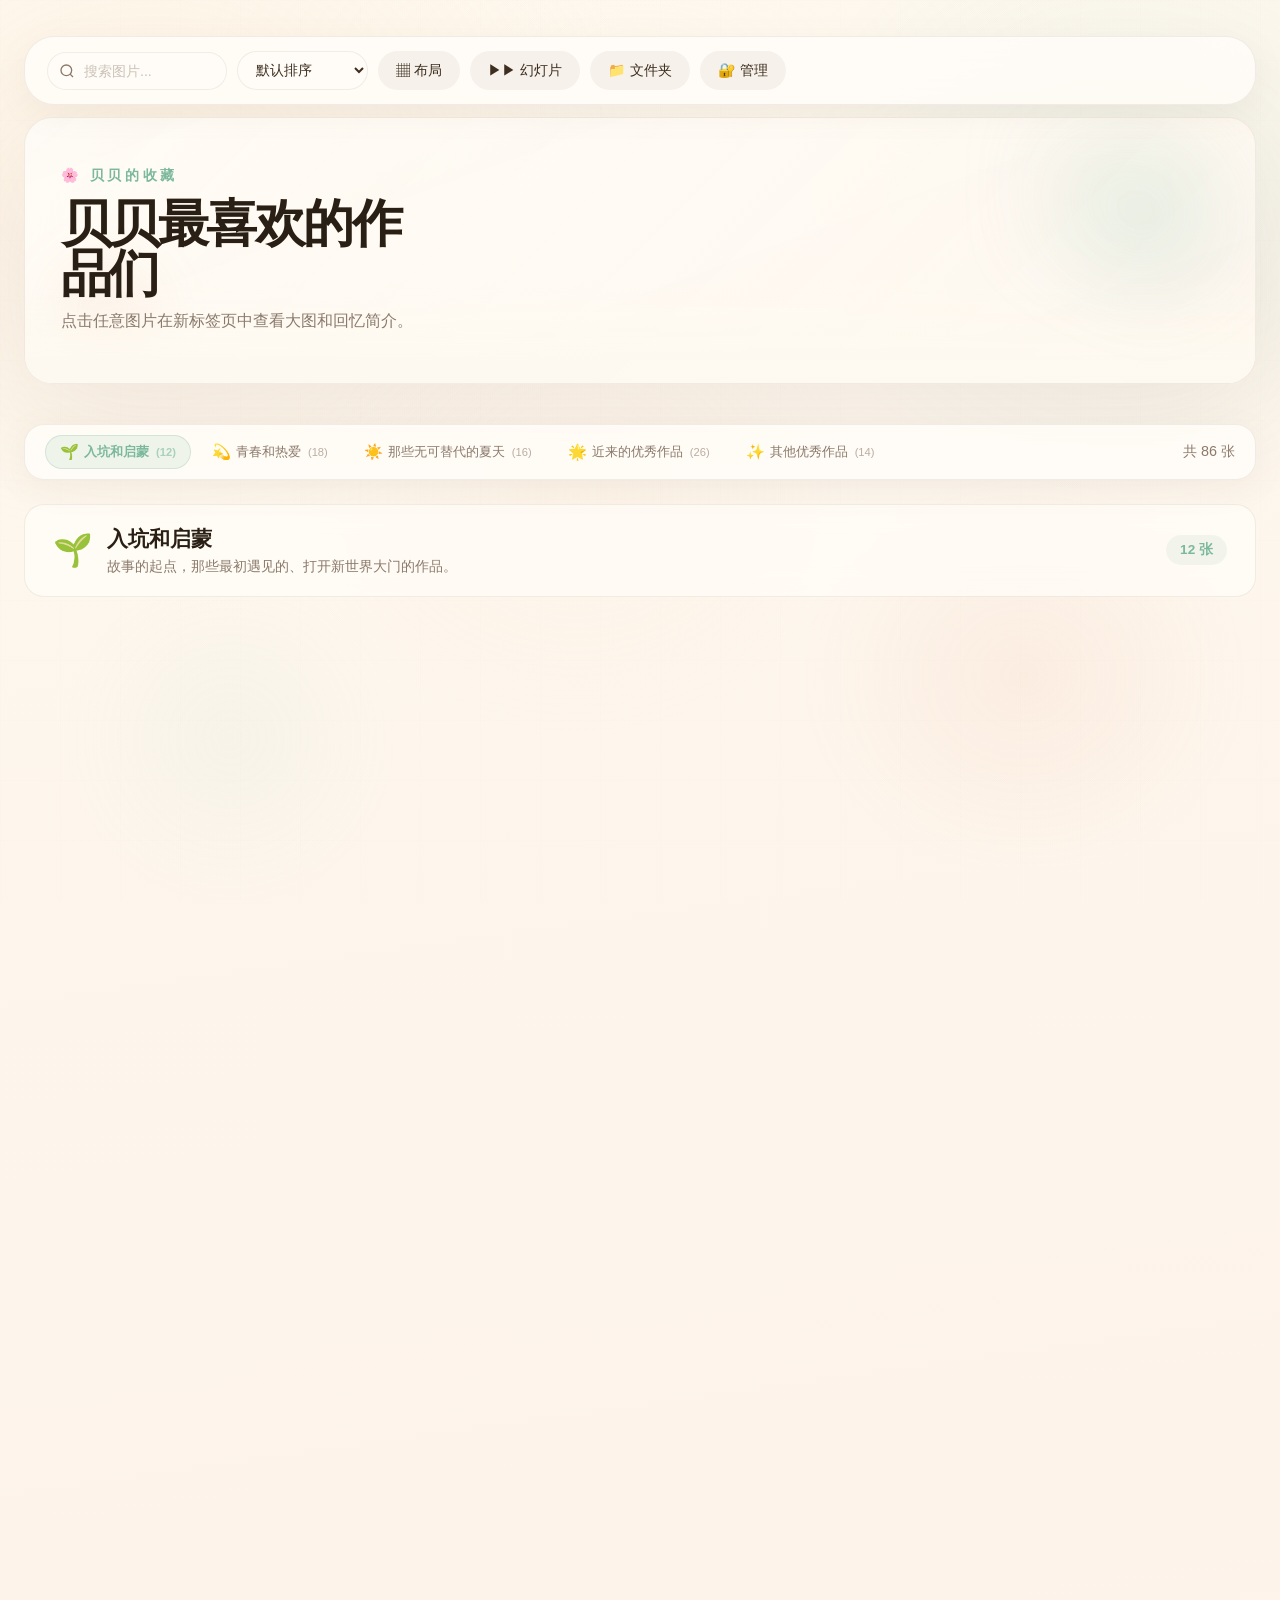
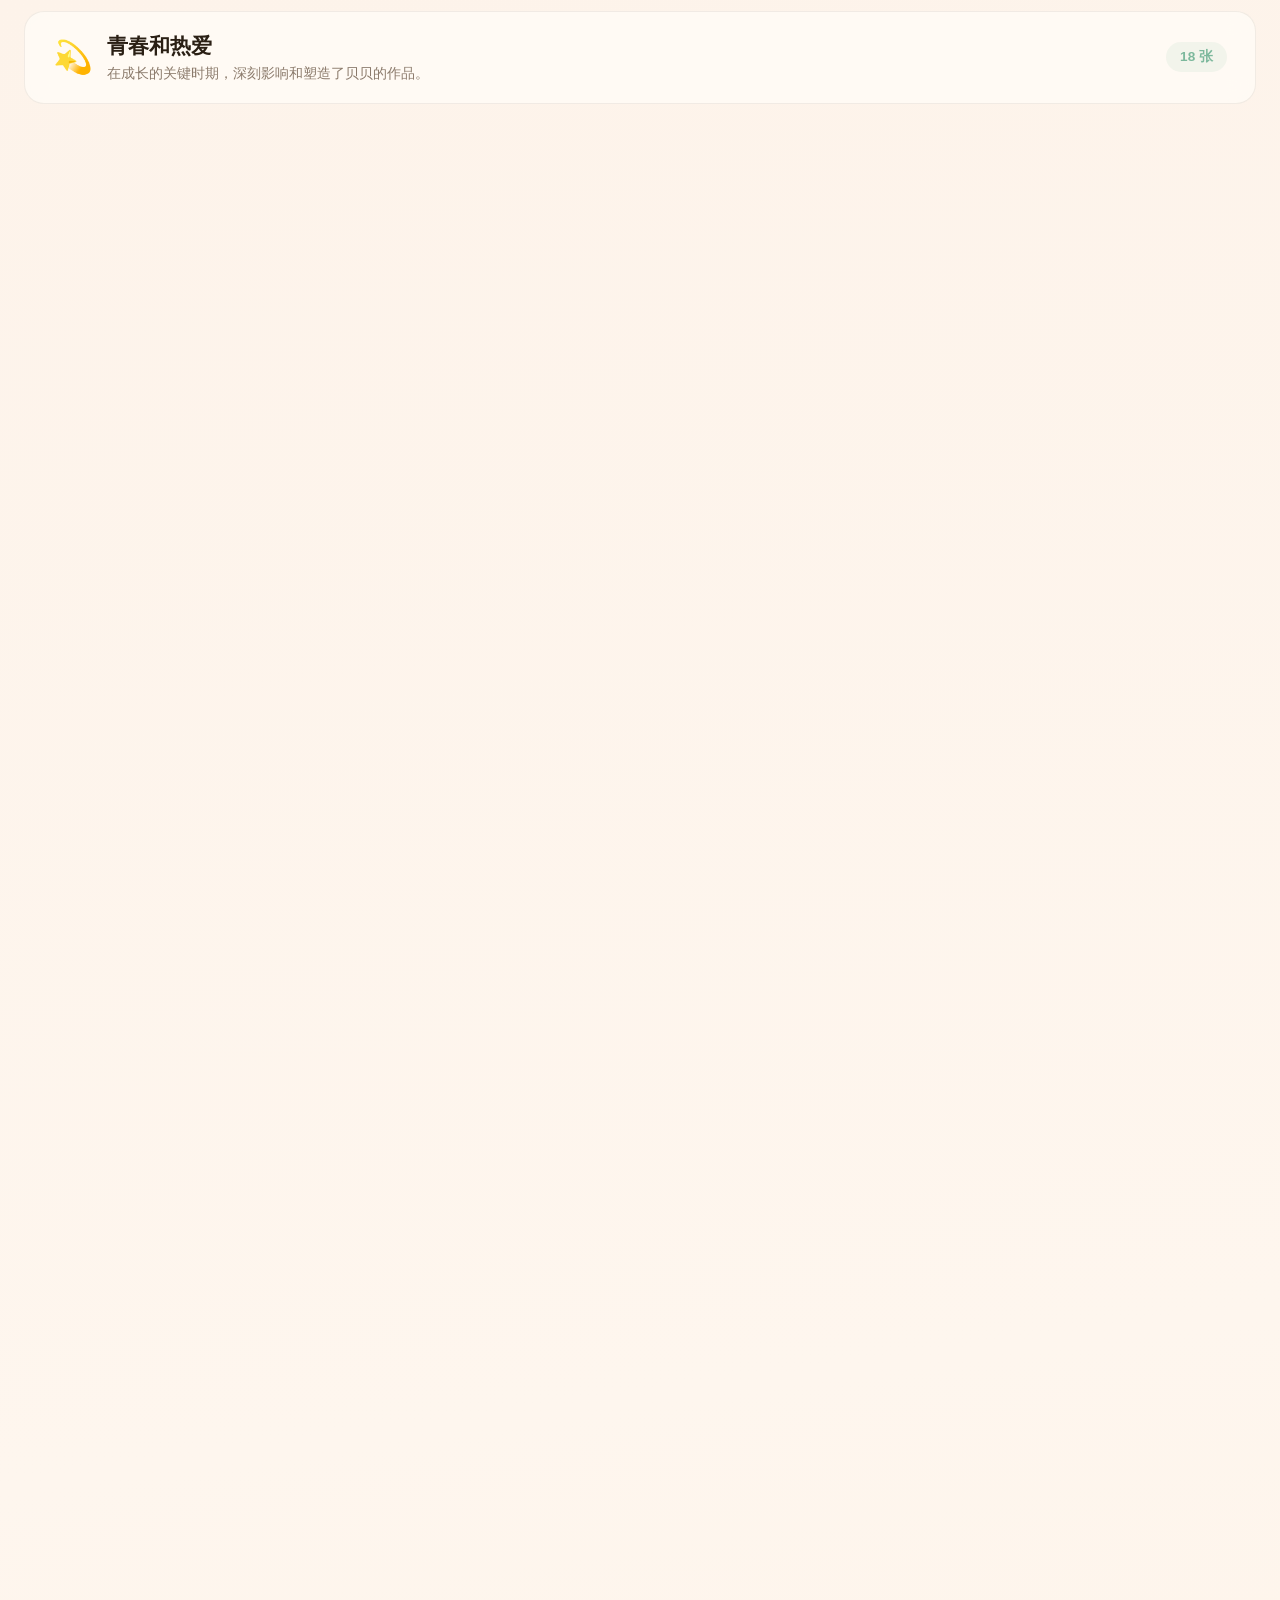
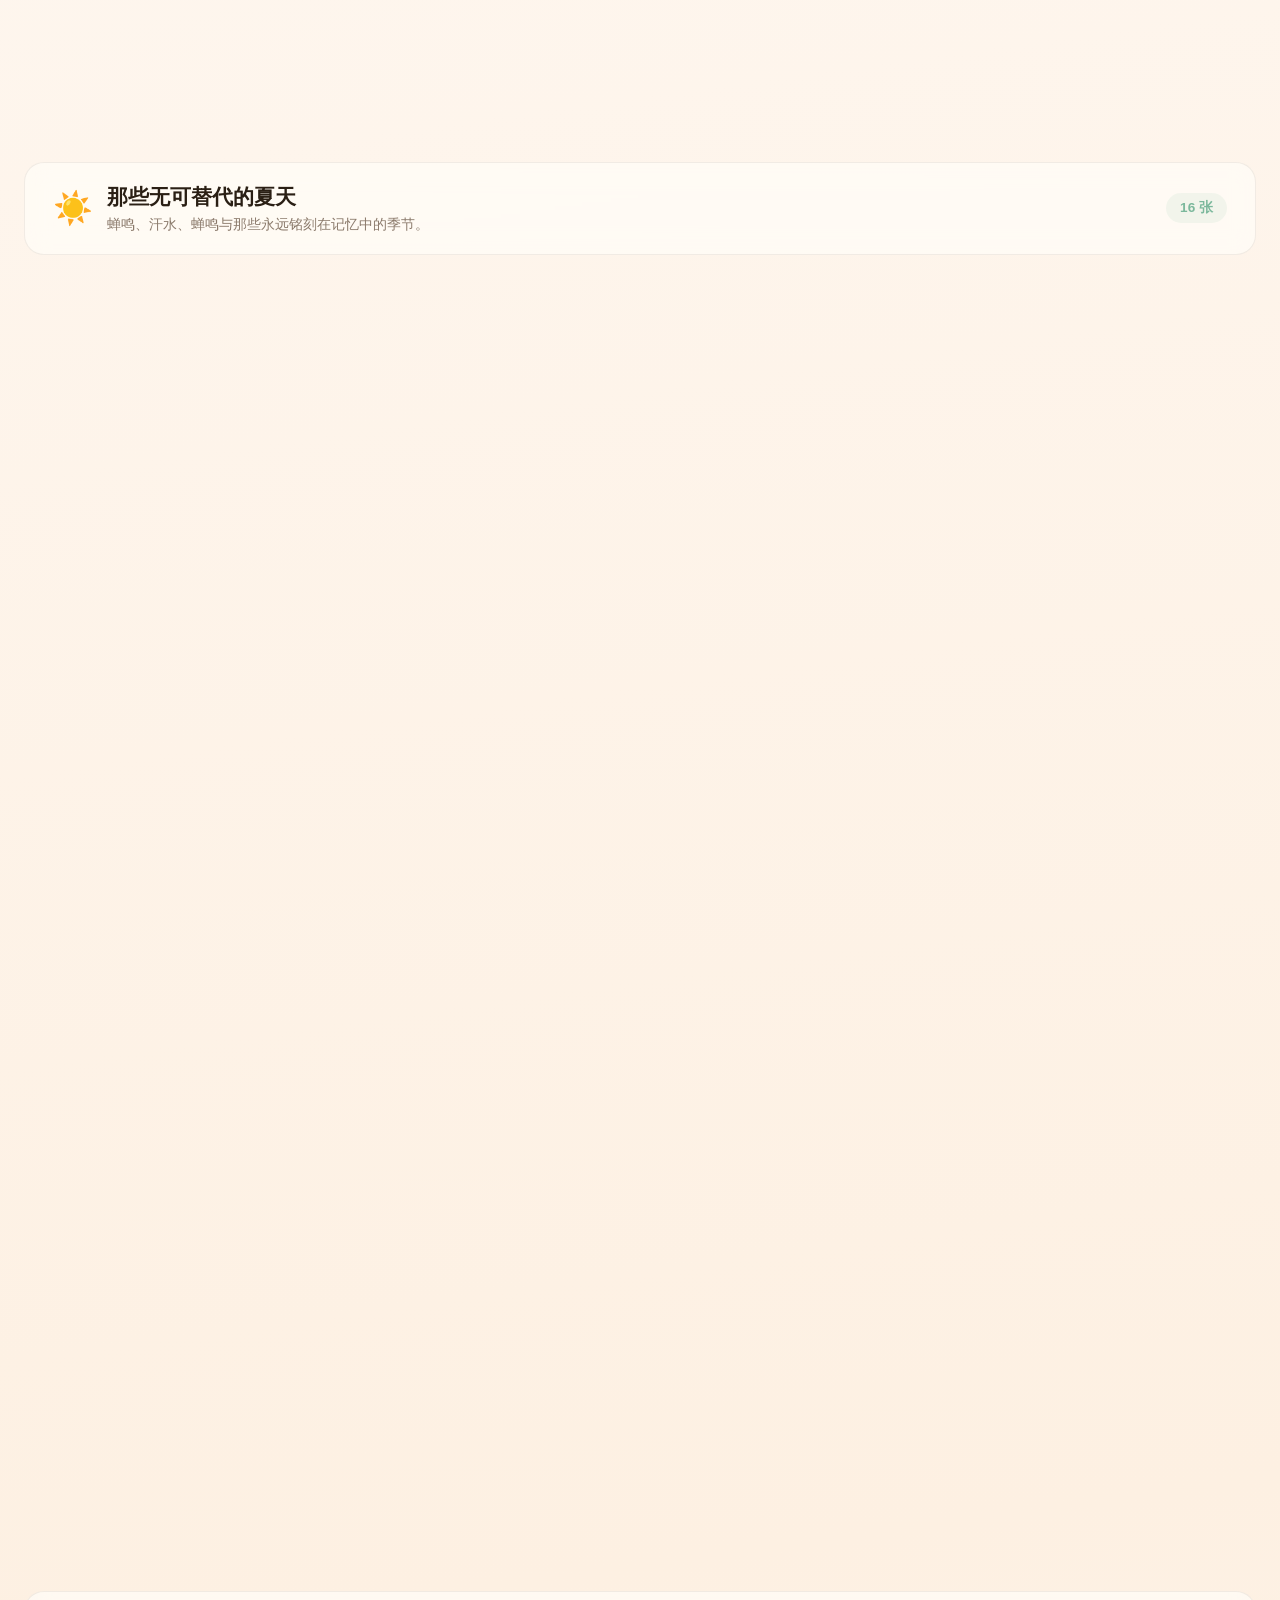
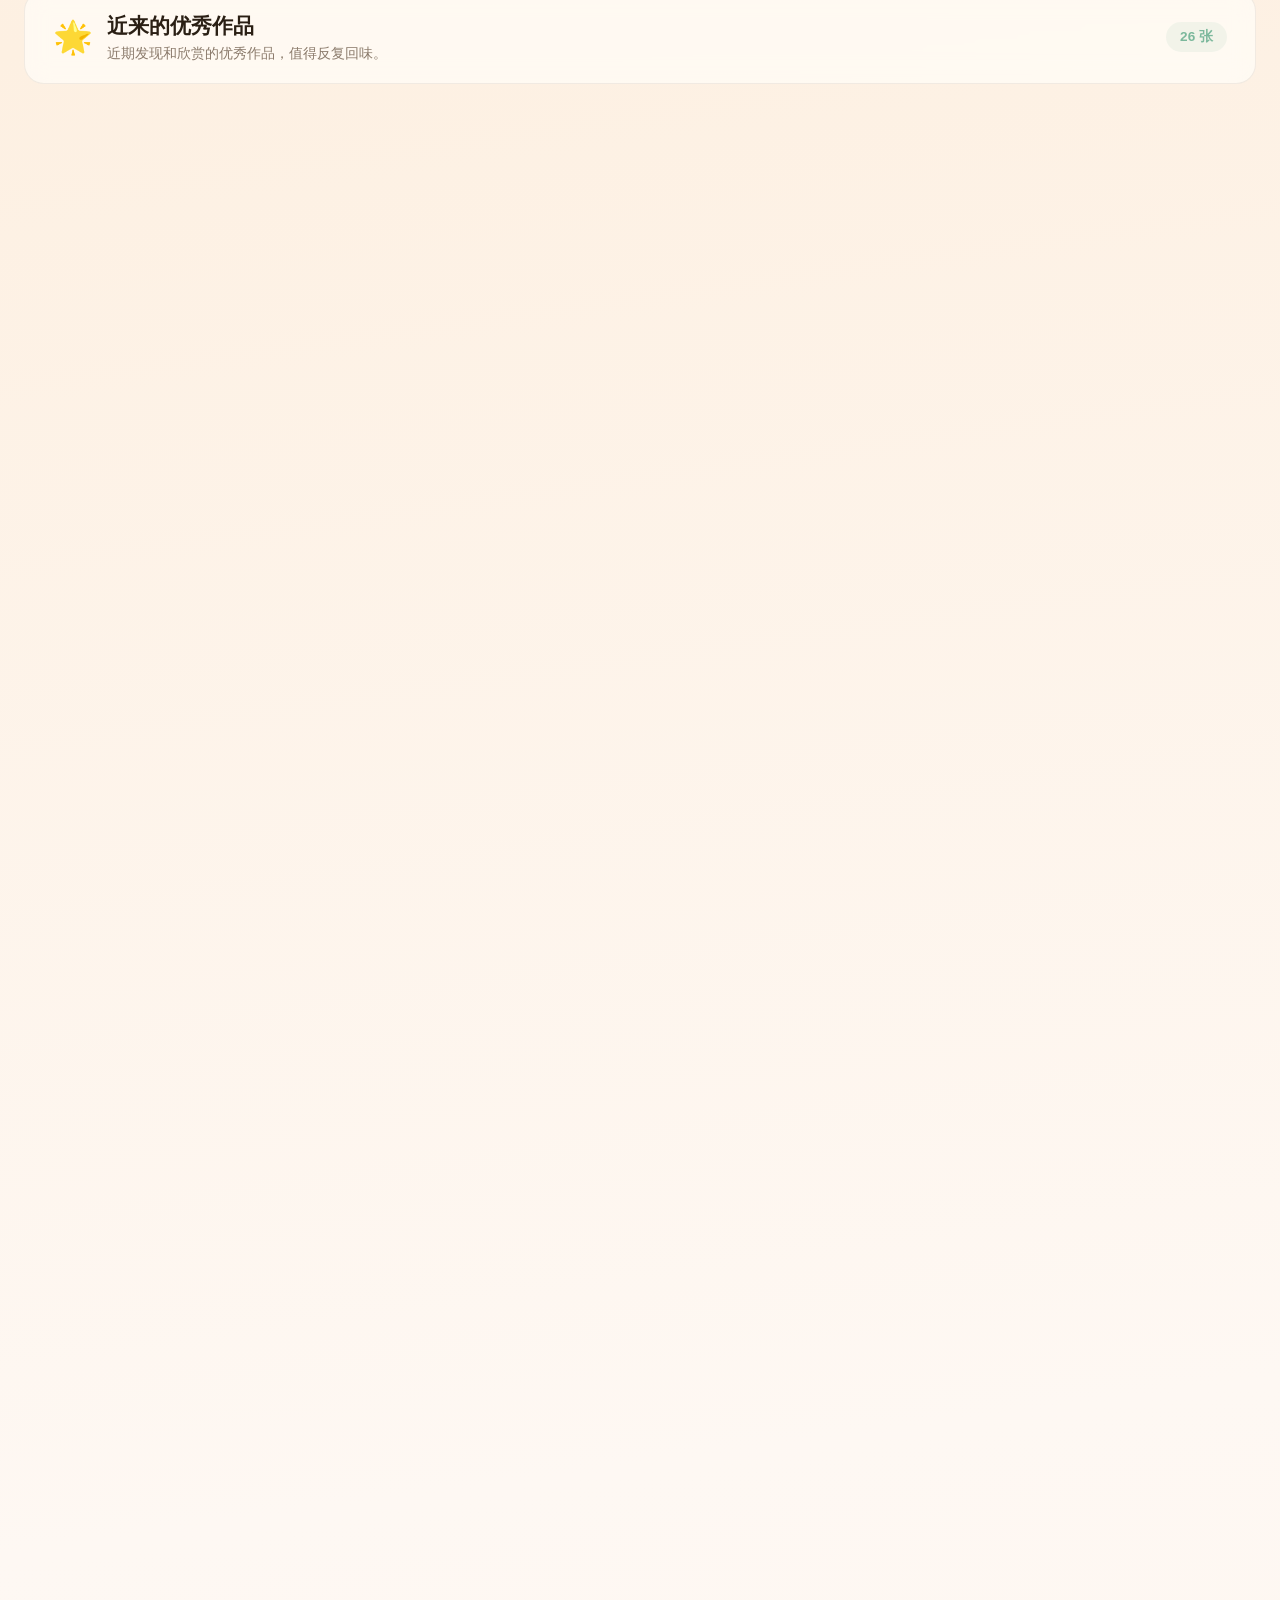
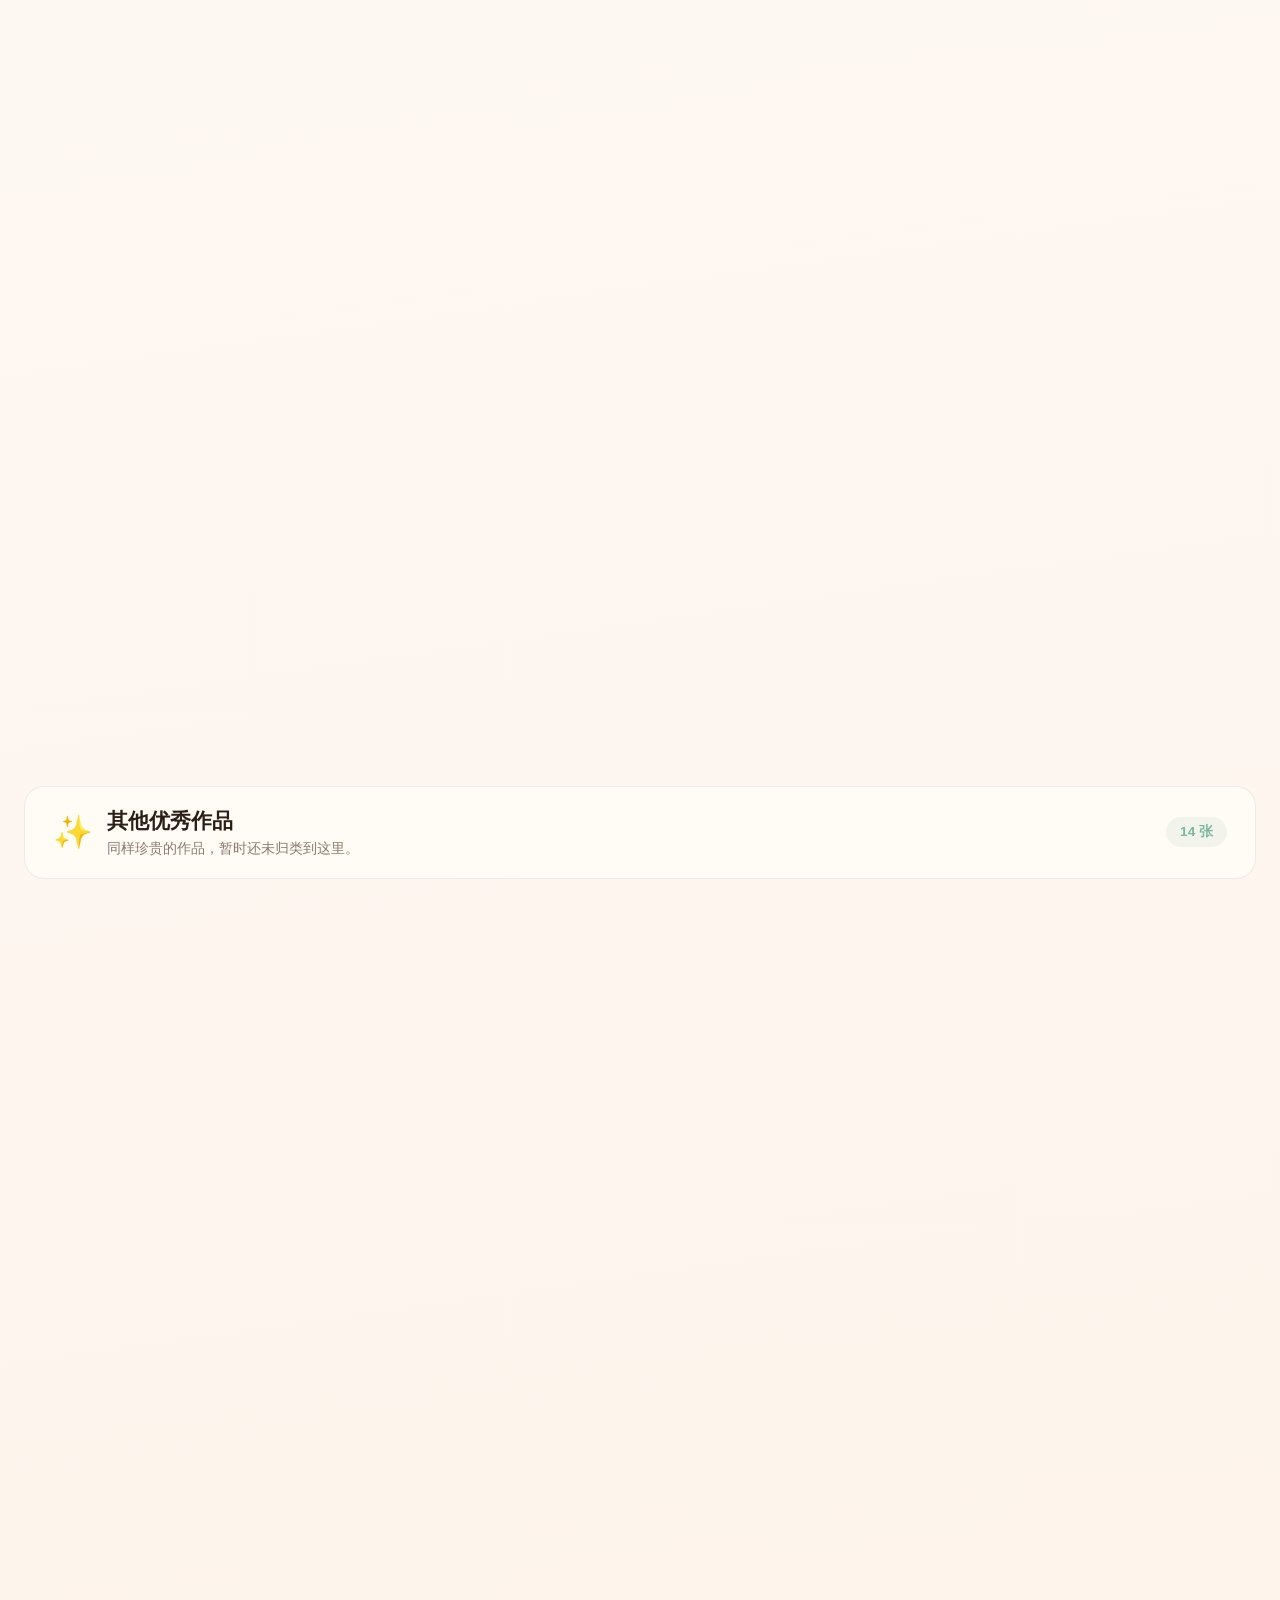
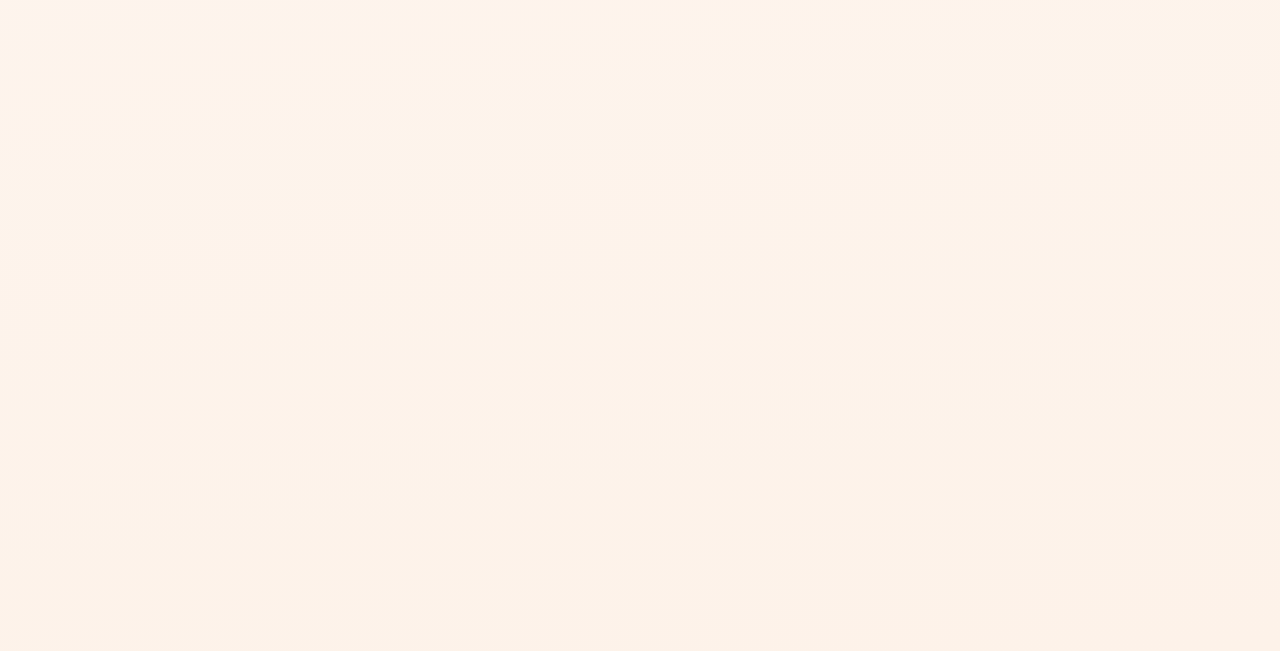
==== commit b2d7a6fd: "2.0" ====
--- a/index.html
+++ b/index.html
@@ -50,6 +50,7 @@
       <div class="admin-bar-right">
         <span id="syncStatusBadge" class="sync-status-badge" style="display:none;" title="GitHub 同步状态"></span>
         <button id="adminSyncNowBtn" class="btn btn-secondary" title="立即同步到 GitHub" style="display:none;">🔄 同步</button>
+        <button id="adminTokenBtn" class="btn btn-secondary" title="设置 GitHub Token" style="display:none;">🔑 Token</button>
         <button id="adminMusicMgmtBtn" class="btn btn-secondary" title="管理背景音乐">🎵 音乐管理</button>
         <button id="adminAddBtn" class="btn admin-add-btn" title="添加新作品">➕ 添加作品</button>
         <button id="adminLogoutBtn" class="btn btn-secondary" title="退出管理">🚪 退出</button>
@@ -207,6 +208,34 @@
     </div>
   </div>
 
+  <!-- ===== Token 管理弹窗 ===== -->
+  <div id="tokenModal" class="modal-overlay" aria-hidden="true">
+    <div class="modal-panel modal-token">
+      <button class="modal-close" id="tokenModalClose" aria-label="关闭 Token 管理">✕</button>
+      <div class="modal-icon">🔑</div>
+      <h3 class="modal-title">GitHub Token 管理</h3>
+      <p class="modal-desc">设置 GitHub Personal Access Token 以启用同步功能。需要 <code>Contents (Read and Write)</code> 权限。</p>
+
+      <div class="token-status-row" id="tokenStatusRow">
+        <span class="token-status-label">当前状态：</span>
+        <span class="token-status-value" id="tokenStatusValue">⏳ 检测中...</span>
+      </div>
+
+      <div class="token-input-row">
+        <input type="password" id="tokenInput" class="form-input token-input" placeholder="输入 GitHub PAT（github_pat_ 开头）..." maxlength="256" autocomplete="off">
+        <button id="tokenToggleVisibility" class="token-vis-btn" title="显示/隐藏">👁</button>
+      </div>
+      <p id="tokenError" class="form-error" style="display:none;"></p>
+      <p id="tokenSuccess" class="form-success" style="display:none;"></p>
+
+      <div class="token-actions">
+        <button id="tokenSaveBtn" class="btn form-submit">💾 保存 Token</button>
+        <button id="tokenClearBtn" class="btn form-delete-btn">🗑 清除 Token</button>
+      </div>
+      <p class="token-hint">💡 Token 保存在浏览器本地存储中，仅用于操作你自己的 GitHub 仓库。</p>
+    </div>
+  </div>
+
   <!-- Lightbox 全屏弹窗 -->
   <div id="lightbox" class="lightbox" aria-hidden="true">
     <div class="lightbox-backdrop"></div>
--- a/styles.css
+++ b/styles.css
@@ -1809,7 +1809,106 @@
   to { opacity: 1; }
 }
 
-/* ===== GitHub 同步状态指示器 ===== */
+/* ===== Token 管理弹窗 ===== */
+.modal-token {
+  max-width: 480px;
+}
+
+.token-status-row {
+  display: flex;
+  align-items: center;
+  gap: 8px;
+  padding: 10px 14px;
+  border-radius: 12px;
+  background: rgba(255, 250, 244, 0.7);
+  border: 1px solid var(--border-light);
+  margin-bottom: 4px;
+}
+
+.token-status-label {
+  font-size: 0.85rem;
+  font-weight: 600;
+  color: var(--muted);
+  flex-shrink: 0;
+}
+
+.token-status-value {
+  font-size: 0.85rem;
+  font-weight: 600;
+}
+
+.token-status-value.configured {
+  color: var(--success);
+}
+
+.token-status-value.unconfigured {
+  color: var(--danger);
+}
+
+.token-input-row {
+  display: flex;
+  gap: 8px;
+  align-items: center;
+}
+
+.token-input {
+  flex: 1;
+  font-family: monospace;
+  font-size: 0.82rem;
+  letter-spacing: 0.02em;
+}
+
+.token-vis-btn {
+  width: 40px;
+  height: 40px;
+  border-radius: 12px;
+  border: 1px solid var(--border-light);
+  background: rgba(255, 248, 240, 0.9);
+  color: var(--text);
+  font-size: 1.1rem;
+  cursor: pointer;
+  display: flex;
+  align-items: center;
+  justify-content: center;
+  transition: background 0.2s ease, transform 0.15s ease;
+  flex-shrink: 0;
+  line-height: 1;
+}
+
+.token-vis-btn:hover {
+  background: rgba(139, 122, 107, 0.12);
+  transform: scale(1.06);
+}
+
+.token-actions {
+  display: flex;
+  gap: 10px;
+}
+
+.token-actions .form-submit {
+  flex: 1;
+}
+
+.token-actions .form-delete-btn {
+  flex-shrink: 0;
+  padding: 10px 18px;
+}
+
+.token-hint {
+  text-align: center;
+  color: var(--muted);
+  font-size: 0.75rem;
+  opacity: 0.65;
+  margin-top: 4px;
+  line-height: 1.5;
+}
+
+.token-hint code {
+  background: rgba(139, 122, 107, 0.06);
+  padding: 2px 6px;
+  border-radius: 4px;
+  font-size: 0.72rem;
+}
 .sync-status-badge {
   font-size: 0.82rem;
   font-weight: 600;
